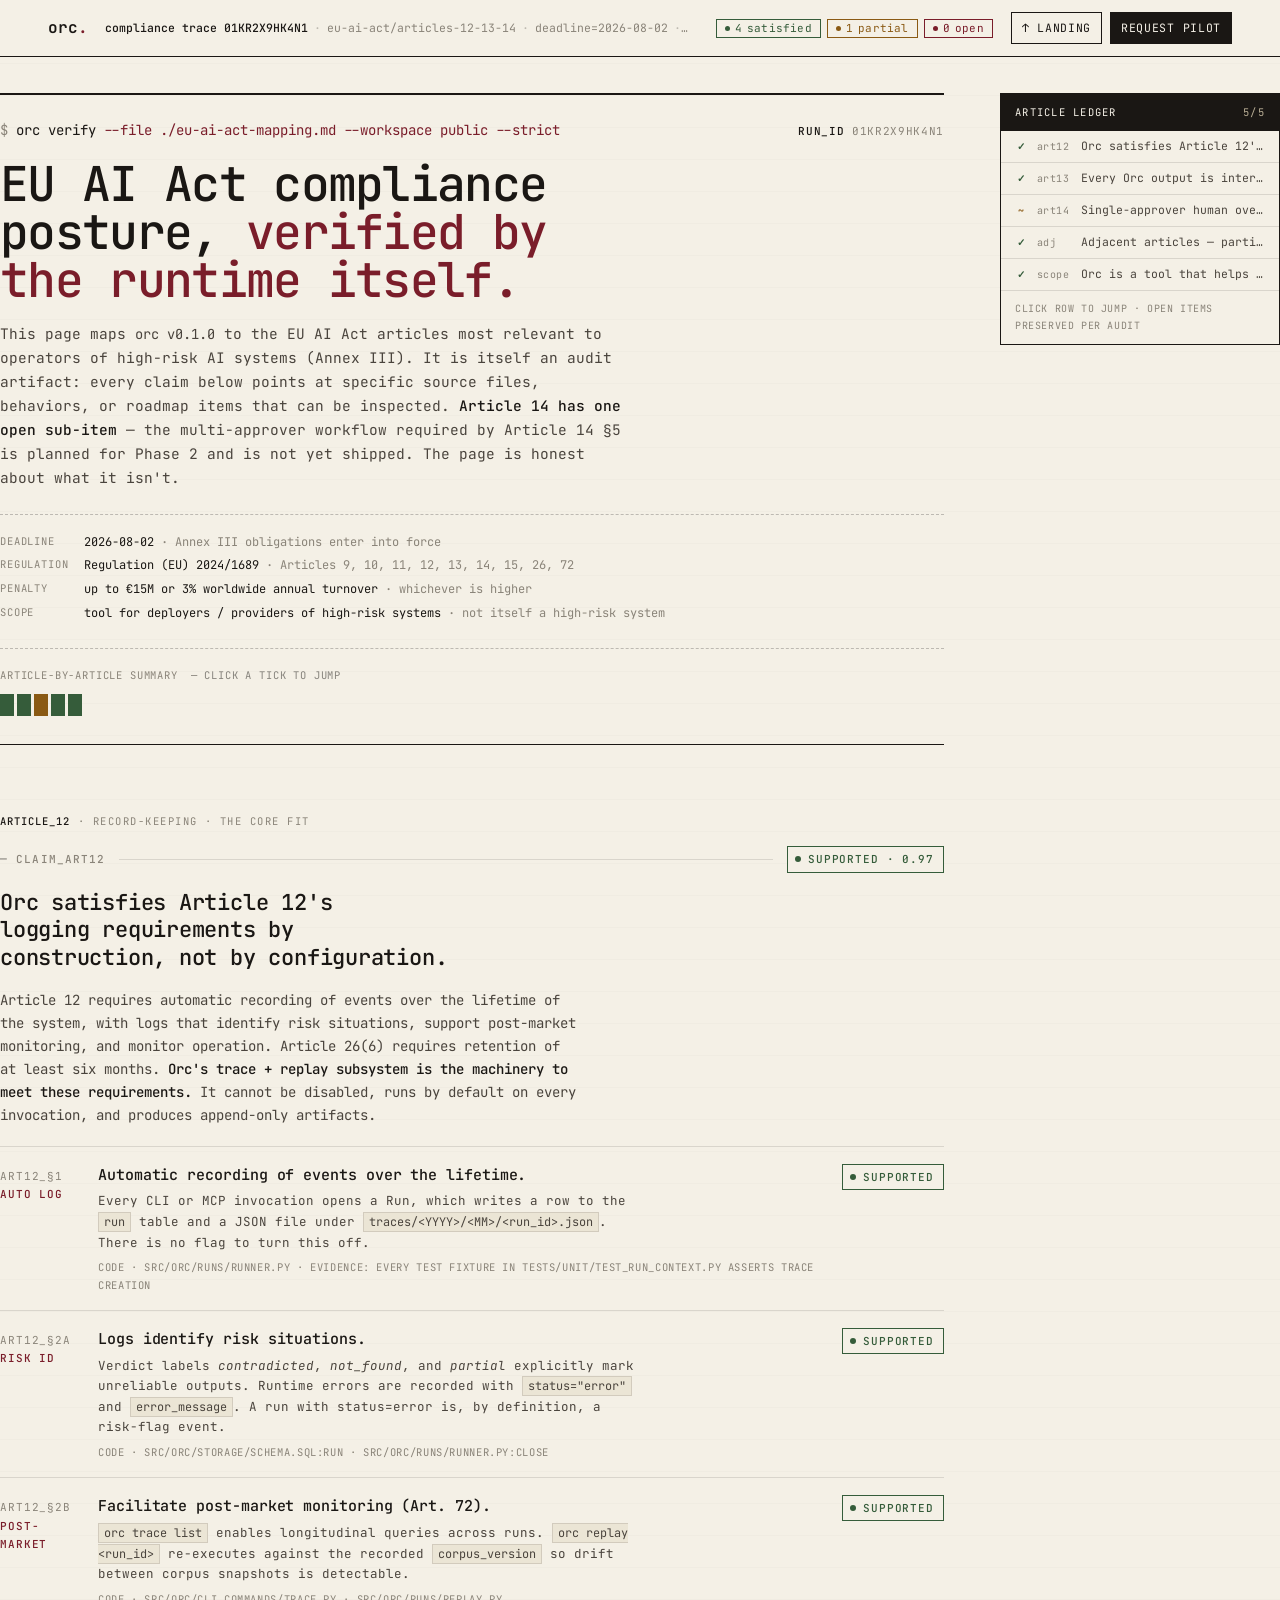
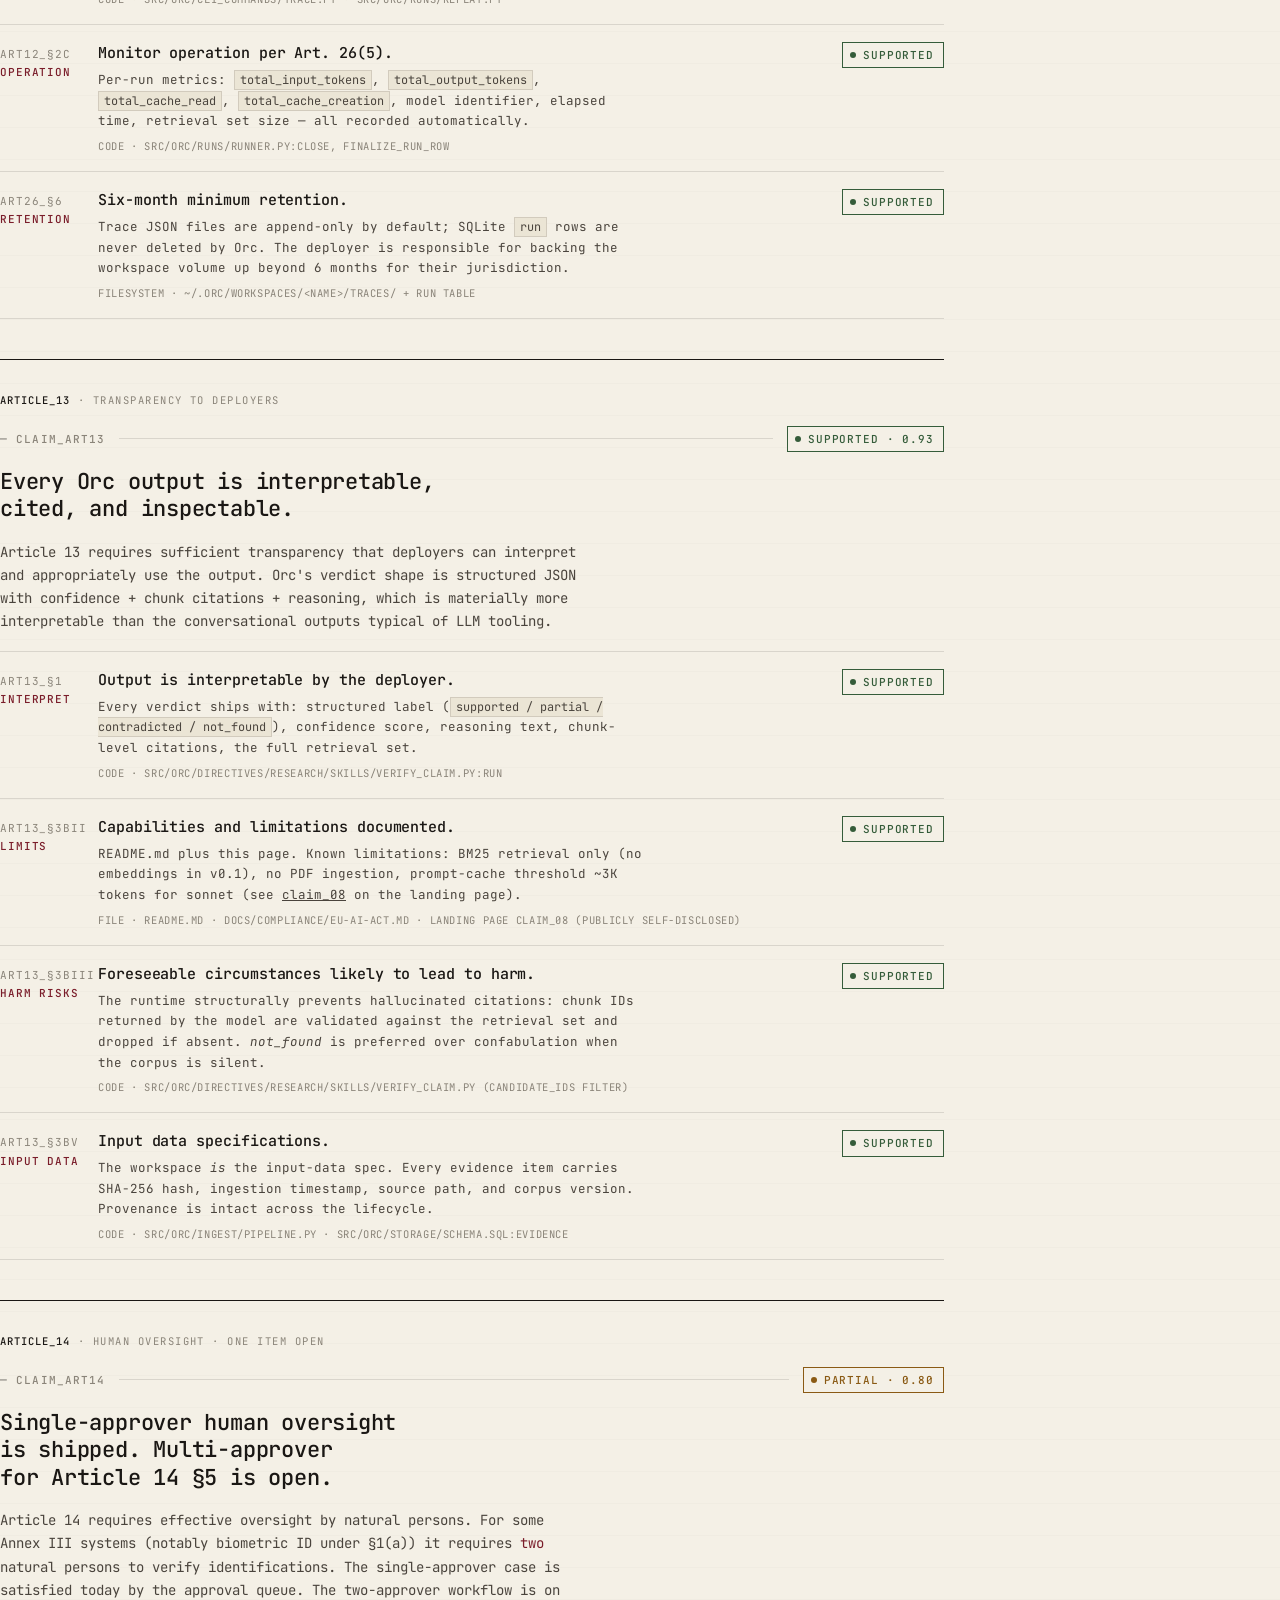
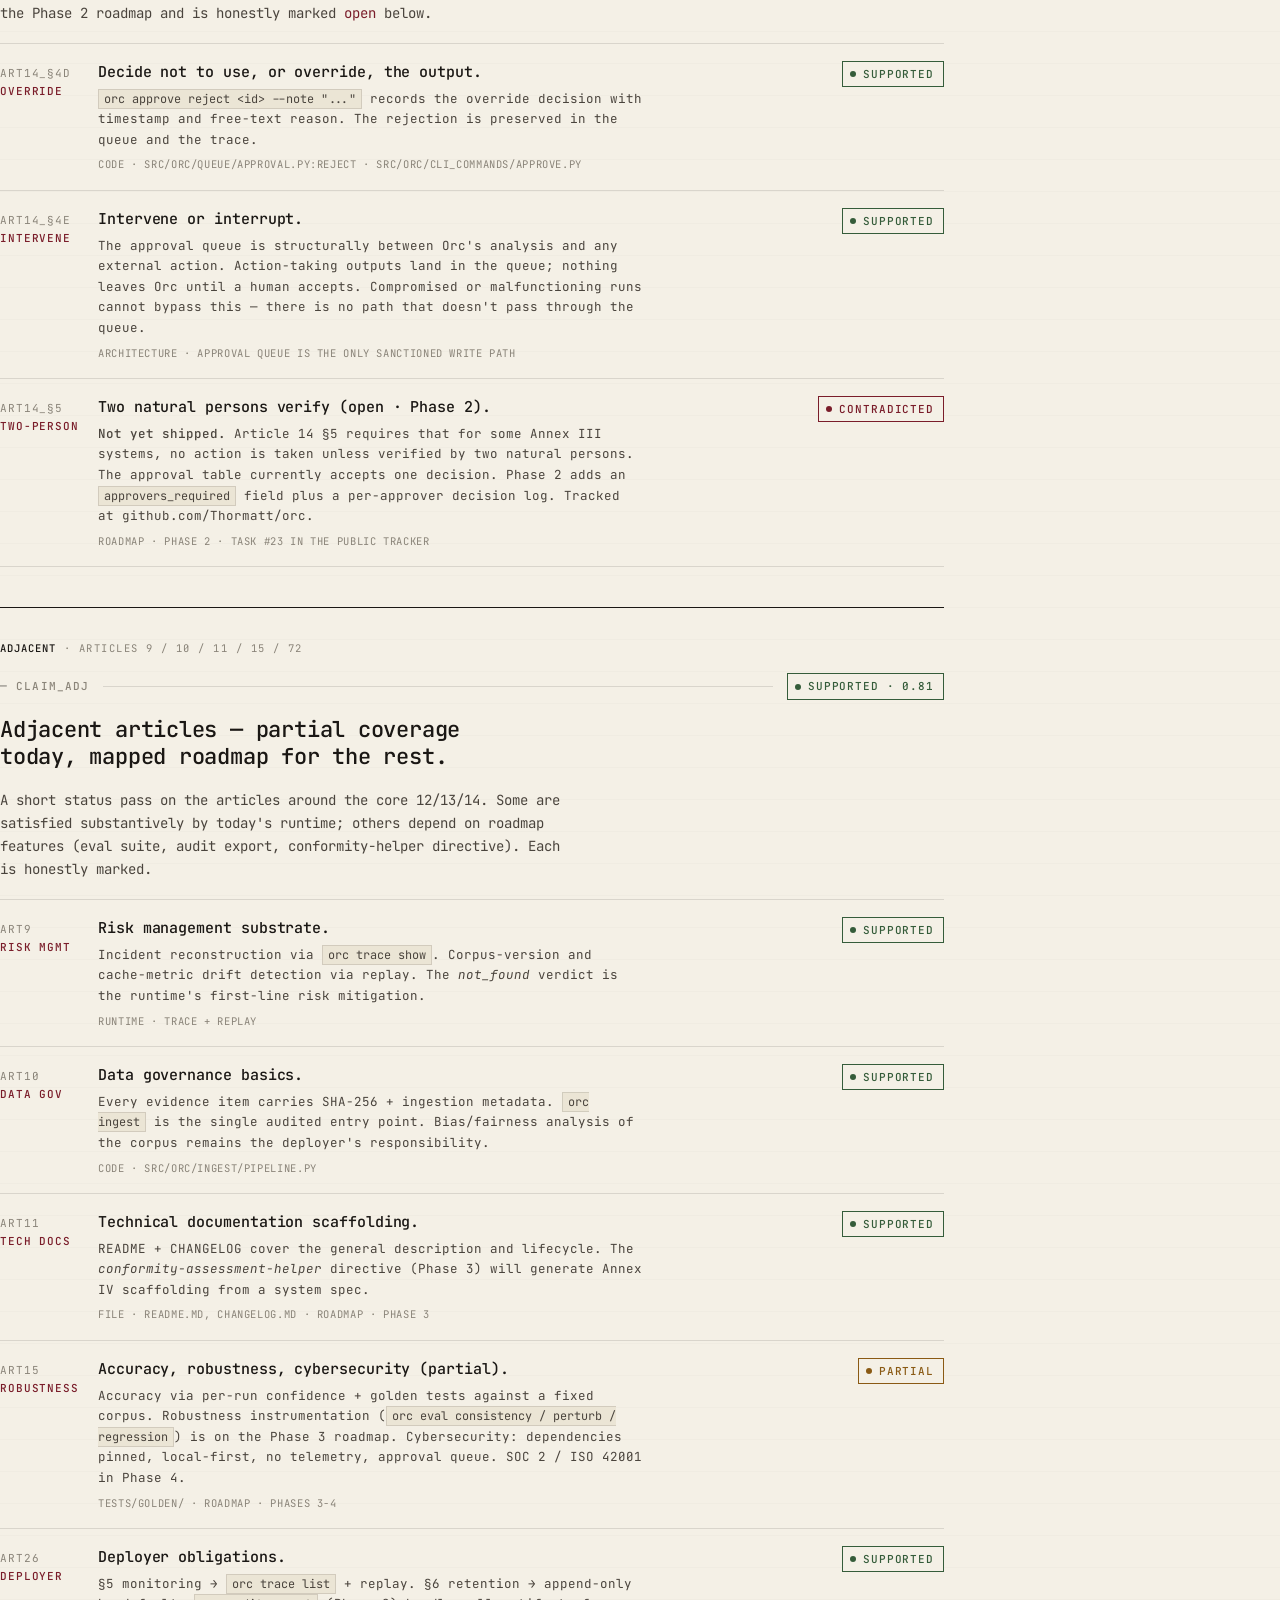
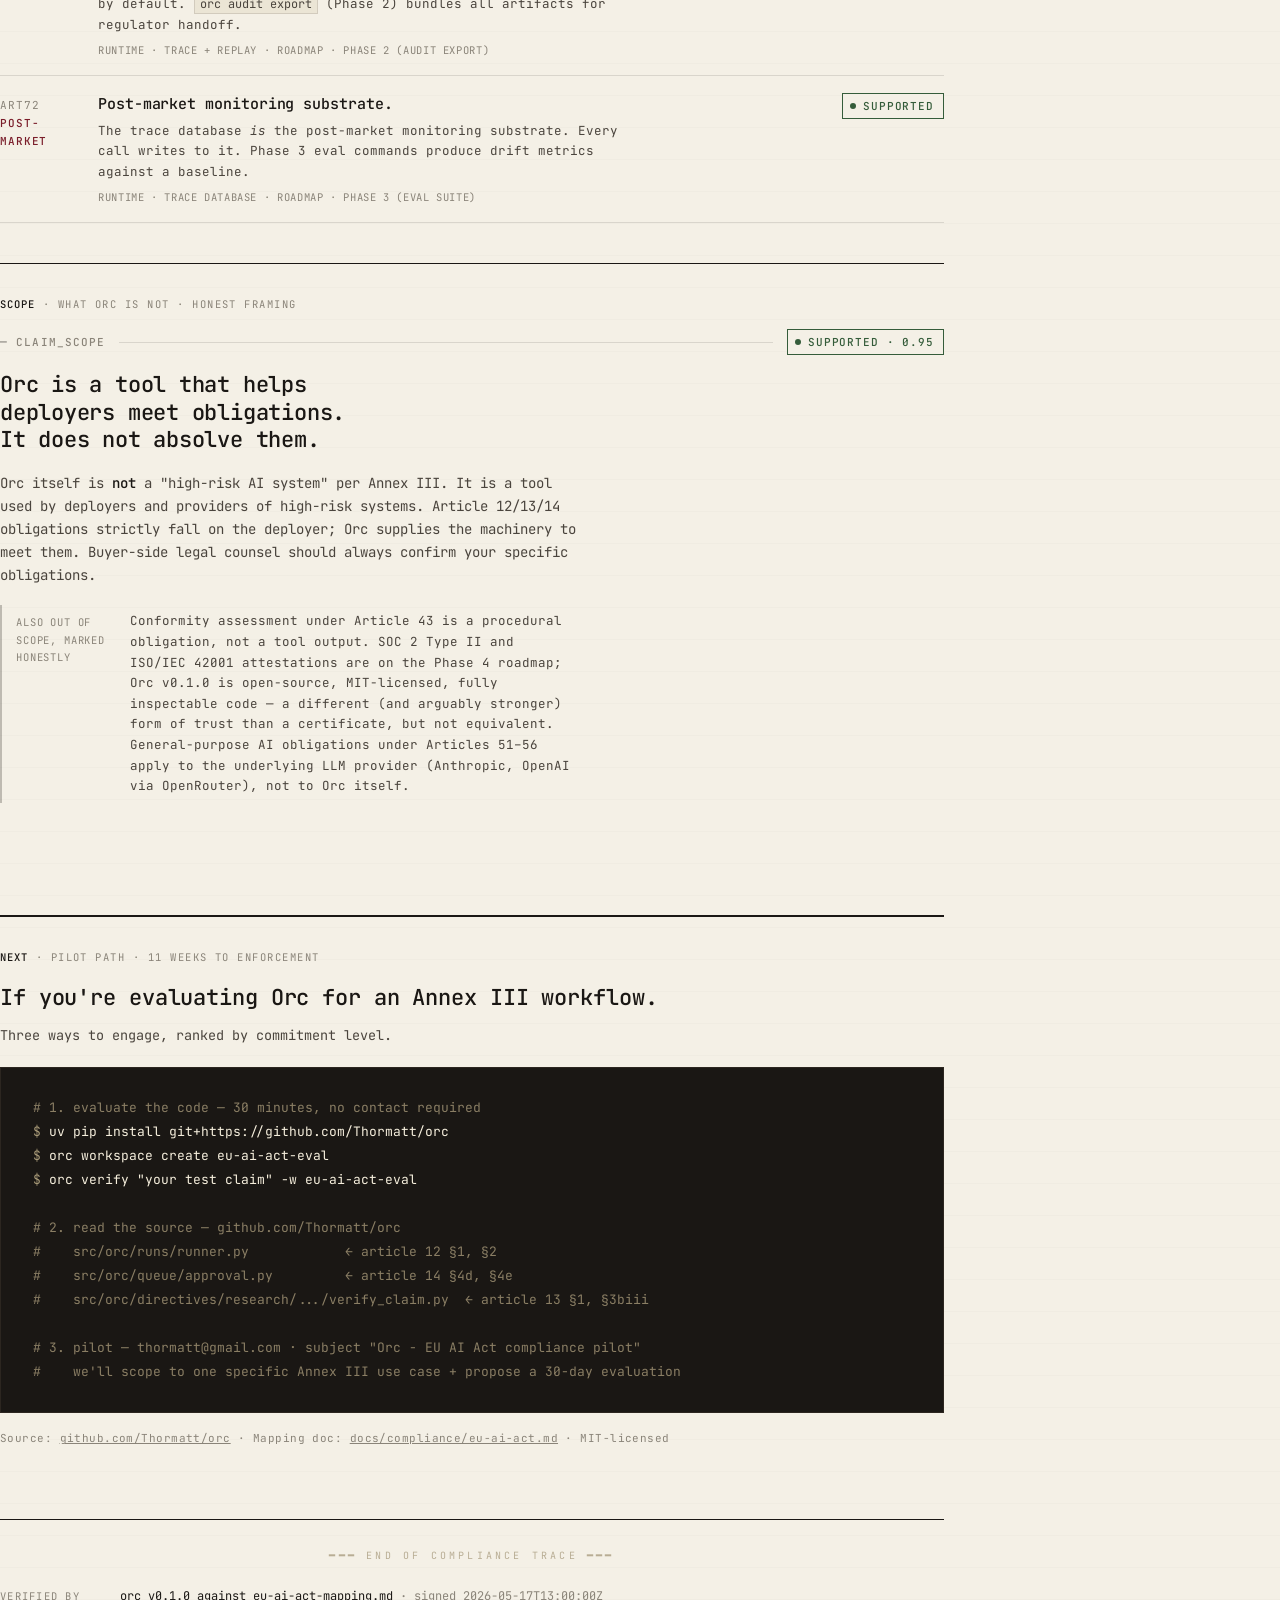
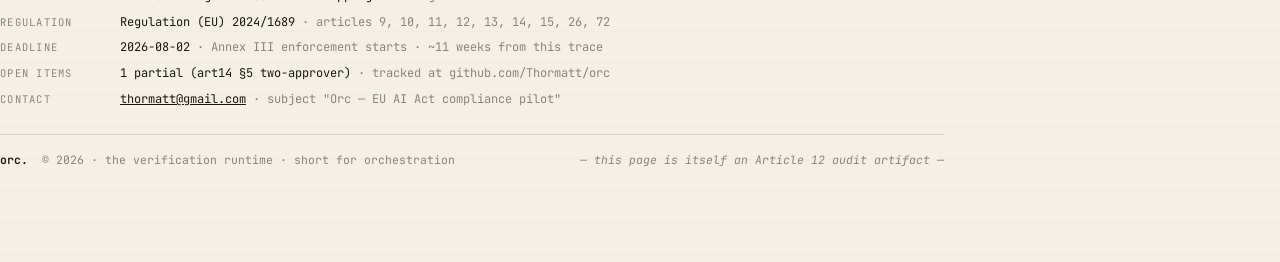
==== site/compliance/index.html @ 77a1ff35 "feat(compliance): EU AI Act mapping doc + /compliance route on site Phase 1 of the EU AI Act positio" ====
<!doctype html>
<html lang="en">
<head>
<meta charset="utf-8">
<meta name="viewport" content="width=device-width,initial-scale=1">
<title>orc — compliance trace · EU AI Act · Articles 12/13/14</title>
<meta name="description" content="Article-by-article mapping of orc v0.1.0 to the EU AI Act. Compliance posture, evidence chain, deadline 2 August 2026.">
<link rel="preconnect" href="https://fonts.googleapis.com">
<link rel="preconnect" href="https://fonts.gstatic.com" crossorigin>
<link href="https://fonts.googleapis.com/css2?family=JetBrains+Mono:wght@400;500;600&display=swap" rel="stylesheet">
<link rel="stylesheet" href="../trace.css">
</head>
<body>

<header class="topbar">
  <div class="wrap topbar-inner">
    <a class="tb-mark" href="/">orc</a>
    <div class="tb-meta">
      <b>compliance trace 01KR2X9HK4N1</b><span class="sep">·</span>eu-ai-act/articles-12-13-14<span class="sep">·</span>deadline=2026-08-02<span class="sep">·</span>workspace=public
    </div>
    <div class="tb-counters" id="tb-counters">
      <span class="tb-count ok"><span id="cnt-ok">0</span> satisfied</span>
      <span class="tb-count warn"><span id="cnt-warn">0</span> partial</span>
      <span class="tb-count bad"><span id="cnt-bad">0</span> open</span>
    </div>
    <div class="tb-actions">
      <a class="tb-btn" href="/">↑ landing</a>
      <a class="tb-btn primary" href="mailto:thormatt@gmail.com?subject=Orc%20-%20EU%20AI%20Act%20compliance%20pilot">request pilot</a>
    </div>
  </div>
</header>

<div class="wrap grid">
<main class="main">

<section class="thead">
  <div class="cmd-line">
    <span class="prompt">$</span>
    <span class="cmd">orc verify</span>
    <span class="arg">--file ./eu-ai-act-mapping.md</span>
    <span class="arg">--workspace public</span>
    <span class="arg">--strict</span>
    <span class="rid"><b>run_id</b> 01KR2X9HK4N1</span>
  </div>
  <h1>EU AI Act compliance posture, <span class="em">verified by the runtime itself.</span></h1>
  <p class="lede">
    This page maps <code>orc v0.1.0</code> to the EU AI Act articles most relevant to operators of
    high-risk AI systems (Annex III). It is itself an audit artifact: every claim below points at
    specific source files, behaviors, or roadmap items that can be inspected. <strong>Article 14
    has one open sub-item</strong> — the multi-approver workflow required by Article 14 §5 is planned
    for Phase 2 and is not yet shipped. The page is honest about what it isn't.
  </p>

  <dl class="thead-meta">
    <dt>deadline</dt>    <dd>2026-08-02 <span class="dim">· Annex III obligations enter into force</span></dd>
    <dt>regulation</dt>  <dd>Regulation (EU) 2024/1689 <span class="dim">· Articles 9, 10, 11, 12, 13, 14, 15, 26, 72</span></dd>
    <dt>penalty</dt>     <dd>up to €15M or 3% worldwide annual turnover <span class="dim">· whichever is higher</span></dd>
    <dt>scope</dt>       <dd>tool for deployers / providers of high-risk systems <span class="dim">· not itself a high-risk system</span></dd>
  </dl>

  <div class="summary">
    <div class="label">article-by-article summary <span style="color:var(--rule-3);margin-left:6px">— click a tick to jump</span></div>
    <div class="ticks" id="ticks"></div>
  </div>
</section>

<!-- ═══ Article 12 ═════════════════════════════════════════ -->
<div class="section">
<div class="section-title"><b>article_12</b> · record-keeping · the core fit</div>

<article class="claim" id="claim-art12" data-claim="art12" data-verdict="ok" data-score="0.97">
  <header class="claim-head">
    <span class="claim-id">claim_art12</span>
    <span class="claim-rule"></span>
    <span class="verdict pending"><span class="vt">verifying</span></span>
  </header>
  <h2 class="claim-title">Orc satisfies Article 12's logging requirements by construction, not by configuration.</h2>
  <p class="claim-body">
    Article 12 requires automatic recording of events over the lifetime of the system, with logs
    that identify risk situations, support post-market monitoring, and monitor operation. Article
    26(6) requires retention of at least six months. <strong>Orc's trace + replay subsystem is the
    machinery to meet these requirements.</strong> It cannot be disabled, runs by default on every
    invocation, and produces append-only artifacts.
  </p>

  <div class="subclaim-list">
    <div class="subclaim" data-sub="ok">
      <div class="sid">art12_§1<br><b>auto log</b></div>
      <div class="sbody">
        <div class="stitle">Automatic recording of events over the lifetime.</div>
        <div class="sdesc">Every CLI or MCP invocation opens a Run, which writes a row to the <code>run</code> table and a JSON file under <code>traces/&lt;YYYY&gt;/&lt;MM&gt;/&lt;run_id&gt;.json</code>. There is no flag to turn this off.</div>
        <div class="scite">code · src/orc/runs/runner.py · evidence: every test fixture in tests/unit/test_run_context.py asserts trace creation</div>
      </div>
      <span class="verdict pending"><span class="vt">verifying</span></span>
    </div>

    <div class="subclaim" data-sub="ok">
      <div class="sid">art12_§2a<br><b>risk id</b></div>
      <div class="sbody">
        <div class="stitle">Logs identify risk situations.</div>
        <div class="sdesc">Verdict labels <em>contradicted</em>, <em>not_found</em>, and <em>partial</em> explicitly mark unreliable outputs. Runtime errors are recorded with <code>status="error"</code> and <code>error_message</code>. A run with status=error is, by definition, a risk-flag event.</div>
        <div class="scite">code · src/orc/storage/schema.sql:run · src/orc/runs/runner.py:close</div>
      </div>
      <span class="verdict pending"><span class="vt">verifying</span></span>
    </div>

    <div class="subclaim" data-sub="ok">
      <div class="sid">art12_§2b<br><b>post-market</b></div>
      <div class="sbody">
        <div class="stitle">Facilitate post-market monitoring (Art. 72).</div>
        <div class="sdesc"><code>orc trace list</code> enables longitudinal queries across runs. <code>orc replay &lt;run_id&gt;</code> re-executes against the recorded <code>corpus_version</code> so drift between corpus snapshots is detectable.</div>
        <div class="scite">code · src/orc/cli_commands/trace.py · src/orc/runs/replay.py</div>
      </div>
      <span class="verdict pending"><span class="vt">verifying</span></span>
    </div>

    <div class="subclaim" data-sub="ok">
      <div class="sid">art12_§2c<br><b>operation</b></div>
      <div class="sbody">
        <div class="stitle">Monitor operation per Art. 26(5).</div>
        <div class="sdesc">Per-run metrics: <code>total_input_tokens</code>, <code>total_output_tokens</code>, <code>total_cache_read</code>, <code>total_cache_creation</code>, model identifier, elapsed time, retrieval set size — all recorded automatically.</div>
        <div class="scite">code · src/orc/runs/runner.py:close, finalize_run_row</div>
      </div>
      <span class="verdict pending"><span class="vt">verifying</span></span>
    </div>

    <div class="subclaim" data-sub="ok">
      <div class="sid">art26_§6<br><b>retention</b></div>
      <div class="sbody">
        <div class="stitle">Six-month minimum retention.</div>
        <div class="sdesc">Trace JSON files are append-only by default; SQLite <code>run</code> rows are never deleted by Orc. The deployer is responsible for backing the workspace volume up beyond 6 months for their jurisdiction.</div>
        <div class="scite">filesystem · ~/.orc/workspaces/&lt;name&gt;/traces/ + run table</div>
      </div>
      <span class="verdict pending"><span class="vt">verifying</span></span>
    </div>
  </div>
</article>
</div>

<!-- ═══ Article 13 ═════════════════════════════════════════ -->
<div class="section">
<div class="section-title"><b>article_13</b> · transparency to deployers</div>

<article class="claim" id="claim-art13" data-claim="art13" data-verdict="ok" data-score="0.93">
  <header class="claim-head">
    <span class="claim-id">claim_art13</span>
    <span class="claim-rule"></span>
    <span class="verdict pending"><span class="vt">verifying</span></span>
  </header>
  <h2 class="claim-title">Every Orc output is interpretable, cited, and inspectable.</h2>
  <p class="claim-body">
    Article 13 requires sufficient transparency that deployers can interpret and appropriately use
    the output. Orc's verdict shape is structured JSON with confidence + chunk citations + reasoning,
    which is materially more interpretable than the conversational outputs typical of LLM tooling.
  </p>

  <div class="subclaim-list">
    <div class="subclaim" data-sub="ok">
      <div class="sid">art13_§1<br><b>interpret</b></div>
      <div class="sbody">
        <div class="stitle">Output is interpretable by the deployer.</div>
        <div class="sdesc">Every verdict ships with: structured label (<code>supported / partial / contradicted / not_found</code>), confidence score, reasoning text, chunk-level citations, the full retrieval set.</div>
        <div class="scite">code · src/orc/directives/research/skills/verify_claim.py:run</div>
      </div>
      <span class="verdict pending"><span class="vt">verifying</span></span>
    </div>

    <div class="subclaim" data-sub="ok">
      <div class="sid">art13_§3bii<br><b>limits</b></div>
      <div class="sbody">
        <div class="stitle">Capabilities and limitations documented.</div>
        <div class="sdesc">README.md plus this page. Known limitations: BM25 retrieval only (no embeddings in v0.1), no PDF ingestion, prompt-cache threshold ~3K tokens for sonnet (see <a href="/#claim-08">claim_08</a> on the landing page).</div>
        <div class="scite">file · README.md · docs/compliance/eu-ai-act.md · landing page claim_08 (publicly self-disclosed)</div>
      </div>
      <span class="verdict pending"><span class="vt">verifying</span></span>
    </div>

    <div class="subclaim" data-sub="ok">
      <div class="sid">art13_§3biii<br><b>harm risks</b></div>
      <div class="sbody">
        <div class="stitle">Foreseeable circumstances likely to lead to harm.</div>
        <div class="sdesc">The runtime structurally prevents hallucinated citations: chunk IDs returned by the model are validated against the retrieval set and dropped if absent. <em>not_found</em> is preferred over confabulation when the corpus is silent.</div>
        <div class="scite">code · src/orc/directives/research/skills/verify_claim.py (candidate_ids filter)</div>
      </div>
      <span class="verdict pending"><span class="vt">verifying</span></span>
    </div>

    <div class="subclaim" data-sub="ok">
      <div class="sid">art13_§3bv<br><b>input data</b></div>
      <div class="sbody">
        <div class="stitle">Input data specifications.</div>
        <div class="sdesc">The workspace <em>is</em> the input-data spec. Every evidence item carries SHA-256 hash, ingestion timestamp, source path, and corpus version. Provenance is intact across the lifecycle.</div>
        <div class="scite">code · src/orc/ingest/pipeline.py · src/orc/storage/schema.sql:evidence</div>
      </div>
      <span class="verdict pending"><span class="vt">verifying</span></span>
    </div>
  </div>
</article>
</div>

<!-- ═══ Article 14 ═════════════════════════════════════════ -->
<div class="section">
<div class="section-title"><b>article_14</b> · human oversight · one item open</div>

<article class="claim" id="claim-art14" data-claim="art14" data-verdict="warn" data-score="0.80">
  <header class="claim-head">
    <span class="claim-id">claim_art14</span>
    <span class="claim-rule"></span>
    <span class="verdict pending"><span class="vt">verifying</span></span>
  </header>
  <h2 class="claim-title">Single-approver human oversight is shipped. Multi-approver for Article 14 §5 is open.</h2>
  <p class="claim-body">
    Article 14 requires effective oversight by natural persons. For some Annex III systems (notably
    biometric ID under §1(a)) it requires <em>two</em> natural persons to verify identifications.
    The single-approver case is satisfied today by the approval queue. The two-approver workflow is
    on the Phase 2 roadmap and is honestly marked <em>open</em> below.
  </p>

  <div class="subclaim-list">
    <div class="subclaim" data-sub="ok">
      <div class="sid">art14_§4d<br><b>override</b></div>
      <div class="sbody">
        <div class="stitle">Decide not to use, or override, the output.</div>
        <div class="sdesc"><code>orc approve reject &lt;id&gt; --note "..."</code> records the override decision with timestamp and free-text reason. The rejection is preserved in the queue and the trace.</div>
        <div class="scite">code · src/orc/queue/approval.py:reject · src/orc/cli_commands/approve.py</div>
      </div>
      <span class="verdict pending"><span class="vt">verifying</span></span>
    </div>

    <div class="subclaim" data-sub="ok">
      <div class="sid">art14_§4e<br><b>intervene</b></div>
      <div class="sbody">
        <div class="stitle">Intervene or interrupt.</div>
        <div class="sdesc">The approval queue is structurally between Orc's analysis and any external action. Action-taking outputs land in the queue; nothing leaves Orc until a human accepts. Compromised or malfunctioning runs cannot bypass this — there is no path that doesn't pass through the queue.</div>
        <div class="scite">architecture · approval queue is the only sanctioned write path</div>
      </div>
      <span class="verdict pending"><span class="vt">verifying</span></span>
    </div>

    <div class="subclaim" data-sub="bad">
      <div class="sid">art14_§5<br><b>two-person</b></div>
      <div class="sbody">
        <div class="stitle">Two natural persons verify (open · Phase 2).</div>
        <div class="sdesc"><strong>Not yet shipped.</strong> Article 14 §5 requires that for some Annex III systems, no action is taken unless verified by two natural persons. The approval table currently accepts one decision. Phase 2 adds an <code>approvers_required</code> field plus a per-approver decision log. Tracked at github.com/Thormatt/orc.</div>
        <div class="scite">roadmap · Phase 2 · task #23 in the public tracker</div>
      </div>
      <span class="verdict pending"><span class="vt">verifying</span></span>
    </div>
  </div>
</article>
</div>

<!-- ═══ Articles 9, 10, 11, 15, 72 — adjacent ═══════════════ -->
<div class="section">
<div class="section-title"><b>adjacent</b> · articles 9 / 10 / 11 / 15 / 72</div>

<article class="claim" id="claim-adj" data-claim="adj" data-verdict="ok" data-score="0.81">
  <header class="claim-head">
    <span class="claim-id">claim_adj</span>
    <span class="claim-rule"></span>
    <span class="verdict pending"><span class="vt">verifying</span></span>
  </header>
  <h2 class="claim-title">Adjacent articles — partial coverage today, mapped roadmap for the rest.</h2>
  <p class="claim-body">
    A short status pass on the articles around the core 12/13/14. Some are satisfied substantively by
    today's runtime; others depend on roadmap features (eval suite, audit export, conformity-helper
    directive). Each is honestly marked.
  </p>

  <div class="subclaim-list">

    <div class="subclaim" data-sub="ok">
      <div class="sid">art9<br><b>risk mgmt</b></div>
      <div class="sbody">
        <div class="stitle">Risk management substrate.</div>
        <div class="sdesc">Incident reconstruction via <code>orc trace show</code>. Corpus-version and cache-metric drift detection via replay. The <em>not_found</em> verdict is the runtime's first-line risk mitigation.</div>
        <div class="scite">runtime · trace + replay</div>
      </div>
      <span class="verdict pending"><span class="vt">verifying</span></span>
    </div>

    <div class="subclaim" data-sub="ok">
      <div class="sid">art10<br><b>data gov</b></div>
      <div class="sbody">
        <div class="stitle">Data governance basics.</div>
        <div class="sdesc">Every evidence item carries SHA-256 + ingestion metadata. <code>orc ingest</code> is the single audited entry point. Bias/fairness analysis of the corpus remains the deployer's responsibility.</div>
        <div class="scite">code · src/orc/ingest/pipeline.py</div>
      </div>
      <span class="verdict pending"><span class="vt">verifying</span></span>
    </div>

    <div class="subclaim" data-sub="ok">
      <div class="sid">art11<br><b>tech docs</b></div>
      <div class="sbody">
        <div class="stitle">Technical documentation scaffolding.</div>
        <div class="sdesc">README + CHANGELOG cover the general description and lifecycle. The <em>conformity-assessment-helper</em> directive (Phase 3) will generate Annex IV scaffolding from a system spec.</div>
        <div class="scite">file · README.md, CHANGELOG.md · roadmap · Phase 3</div>
      </div>
      <span class="verdict pending"><span class="vt">verifying</span></span>
    </div>

    <div class="subclaim" data-sub="warn">
      <div class="sid">art15<br><b>robustness</b></div>
      <div class="sbody">
        <div class="stitle">Accuracy, robustness, cybersecurity (partial).</div>
        <div class="sdesc">Accuracy via per-run confidence + golden tests against a fixed corpus. Robustness instrumentation (<code>orc eval consistency / perturb / regression</code>) is on the Phase 3 roadmap. Cybersecurity: dependencies pinned, local-first, no telemetry, approval queue. SOC 2 / ISO 42001 in Phase 4.</div>
        <div class="scite">tests/golden/ · roadmap · Phases 3-4</div>
      </div>
      <span class="verdict pending"><span class="vt">verifying</span></span>
    </div>

    <div class="subclaim" data-sub="ok">
      <div class="sid">art26<br><b>deployer</b></div>
      <div class="sbody">
        <div class="stitle">Deployer obligations.</div>
        <div class="sdesc">§5 monitoring → <code>orc trace list</code> + replay. §6 retention → append-only by default. <code>orc audit export</code> (Phase 2) bundles all artifacts for regulator handoff.</div>
        <div class="scite">runtime · trace + replay · roadmap · Phase 2 (audit export)</div>
      </div>
      <span class="verdict pending"><span class="vt">verifying</span></span>
    </div>

    <div class="subclaim" data-sub="ok">
      <div class="sid">art72<br><b>post-market</b></div>
      <div class="sbody">
        <div class="stitle">Post-market monitoring substrate.</div>
        <div class="sdesc">The trace database <em>is</em> the post-market monitoring substrate. Every call writes to it. Phase 3 eval commands produce drift metrics against a baseline.</div>
        <div class="scite">runtime · trace database · roadmap · Phase 3 (eval suite)</div>
      </div>
      <span class="verdict pending"><span class="vt">verifying</span></span>
    </div>

  </div>
</article>
</div>

<!-- ═══ what orc isn't ═══════════════════════════════════ -->
<div class="section">
<div class="section-title"><b>scope</b> · what orc is not · honest framing</div>

<article class="claim" id="claim-scope" data-claim="scope" data-verdict="ok" data-score="0.95">
  <header class="claim-head">
    <span class="claim-id">claim_scope</span>
    <span class="claim-rule"></span>
    <span class="verdict pending"><span class="vt">verifying</span></span>
  </header>
  <h2 class="claim-title">Orc is a tool that helps deployers meet obligations. It does not absolve them.</h2>
  <p class="claim-body">
    Orc itself is <strong>not</strong> a "high-risk AI system" per Annex III. It is a tool used by
    deployers and providers of high-risk systems. Article 12/13/14 obligations strictly fall on the
    deployer; Orc supplies the machinery to meet them. Buyer-side legal counsel should always confirm
    your specific obligations.
  </p>

  <div class="reasoning">
    <span class="k">also out of scope, marked honestly</span>
    <span class="v">Conformity assessment under Article 43 is a procedural obligation, not a tool output. SOC 2 Type II and ISO/IEC 42001 attestations are on the Phase 4 roadmap; Orc v0.1.0 is open-source, MIT-licensed, fully inspectable code — a different (and arguably stronger) form of trust than a certificate, but not equivalent. General-purpose AI obligations under Articles 51–56 apply to the underlying LLM provider (Anthropic, OpenAI via OpenRouter), not to Orc itself.</span>
  </div>
</article>
</div>

<!-- ═══ next ═══════════════════════════════════════════════ -->
<section class="install-block" id="next">
  <div class="section-title"><b>next</b> · pilot path · 11 weeks to enforcement</div>

  <h2 class="install-title">If you're evaluating Orc for an Annex III workflow.</h2>
  <p class="install-lede">
    Three ways to engage, ranked by commitment level.
  </p>

  <div class="term install-term"><span class="cmt"># 1. evaluate the code — 30 minutes, no contact required</span>
<span class="pr">$</span> <span class="cmd">uv pip install git+https://github.com/Thormatt/orc</span>
<span class="pr">$</span> <span class="cmd">orc workspace create eu-ai-act-eval</span>
<span class="pr">$</span> <span class="cmd">orc verify "your test claim" -w eu-ai-act-eval</span>

<span class="cmt"># 2. read the source — github.com/Thormatt/orc</span>
<span class="cmt">#    src/orc/runs/runner.py            ← article 12 §1, §2</span>
<span class="cmt">#    src/orc/queue/approval.py         ← article 14 §4d, §4e</span>
<span class="cmt">#    src/orc/directives/research/.../verify_claim.py  ← article 13 §1, §3biii</span>

<span class="cmt"># 3. pilot — thormatt@gmail.com · subject "Orc - EU AI Act compliance pilot"</span>
<span class="cmt">#    we'll scope to one specific Annex III use case + propose a 30-day evaluation</span></div>

  <p class="install-meta">Source: <a href="https://github.com/Thormatt/orc">github.com/Thormatt/orc</a> · Mapping doc: <a href="https://github.com/Thormatt/orc/blob/main/docs/compliance/eu-ai-act.md">docs/compliance/eu-ai-act.md</a> · MIT-licensed</p>
</section>

<!-- ═══ trace footer ═══════════════════════════════════════ -->
<footer class="tfoot">
  <div class="tfoot-rule">━━━ end of compliance trace ━━━</div>
  <dl class="tfoot-grid">
    <dt>verified by</dt> <dd>orc v0.1.0 against eu-ai-act-mapping.md <span class="dim">· signed 2026-05-17T13:00:00Z</span></dd>
    <dt>regulation</dt>  <dd>Regulation (EU) 2024/1689 <span class="dim">· articles 9, 10, 11, 12, 13, 14, 15, 26, 72</span></dd>
    <dt>deadline</dt>    <dd>2026-08-02 <span class="dim">· Annex III enforcement starts · ~11 weeks from this trace</span></dd>
    <dt>open items</dt>  <dd>1 partial (art14 §5 two-approver) <span class="dim">· tracked at github.com/Thormatt/orc</span></dd>
    <dt>contact</dt>     <dd><a href="mailto:thormatt@gmail.com?subject=Orc%20-%20EU%20AI%20Act%20compliance%20pilot">thormatt@gmail.com</a> <span class="dim">· subject "Orc — EU AI Act compliance pilot"</span></dd>
  </dl>
  <div class="tfoot-mark">
    <span><b>orc.</b> &nbsp;&copy; 2026 · the verification runtime · short for orchestration</span>
    <span class="tfoot-meta">— this page is itself an Article 12 audit artifact —</span>
  </div>
</footer>

<script src="../trace.js"></script>
</main>

<aside class="ledger-wrap">
  <div class="ledger" id="ledger">
    <div class="ledger-head">
      <span>article ledger</span>
      <span class="progress"><span id="led-progress">0</span>/<span id="led-total">0</span></span>
    </div>
    <ul id="ledger-list"></ul>
    <div class="ledger-foot">click row to jump · open items preserved per audit</div>
  </div>
</aside>

</div>

</body>
</html>
---- site/trace.css ----
/* ━━━ orc trace · landing-as-audit ━━━━━━━━━━━━━━━━━━━━━━━━━━ */
:root {
  --paper:    #f4f0e6;
  --paper-2:  #ebe5d5;
  --paper-3:  #ddd5bf;
  --ink:      #1a1714;
  --ink-2:    #4a443d;
  --ink-3:    #8a8479;
  --ink-4:    #b8ad94;
  --rule:     rgba(26,23,20,0.12);
  --rule-2:   rgba(26,23,20,0.25);
  --rule-3:   rgba(26,23,20,0.5);

  --accent:        #7a1d2a;
  --supported:     #355c3a;
  --partial:       #8a5a14;
  --contradicted:  #7a1d2a;
  --notfound:      #5a544d;
  --verifying:     #8a8479;

  --mono: "JetBrains Mono", ui-monospace, SFMono-Regular, Menlo, monospace;

  --col: 1320px;
  --pad: 48px;
  --main: 820px;
  --led:  280px;
  --gap:  56px;
}

* { box-sizing: border-box; }
html { background: var(--paper); }
body {
  margin: 0;
  background:
    repeating-linear-gradient(
      to bottom,
      transparent 0 31px,
      rgba(26,23,20,0.018) 31px 32px
    ),
    var(--paper);
  color: var(--ink);
  font-family: var(--mono);
  font-size: 13.5px;
  line-height: 1.65;
  font-feature-settings: "ss01","ss02","cv11","zero";
  -webkit-font-smoothing: antialiased;
}
::selection { background: var(--ink); color: var(--paper); }
a { color: inherit; }

.wrap { max-width: var(--col); margin: 0 auto; padding: 0 var(--pad); }

/* ─── topbar ───────────────────────────────────────────── */
.topbar {
  position: sticky; top: 0; z-index: 60;
  background: rgba(244,240,230,0.95);
  border-bottom: 1px solid var(--ink);
  backdrop-filter: blur(6px) saturate(140%);
}
.topbar-inner {
  display: flex; align-items: center; gap: 18px;
  height: 56px;
}
.tb-mark {
  font-weight: 600;
  font-size: 16px;
  letter-spacing: -0.01em;
  color: var(--ink);
  text-decoration: none;
  flex-shrink: 0;
}
.tb-mark::after { content: "."; color: var(--accent); }
.tb-meta {
  flex: 1;
  font-size: 11.5px;
  color: var(--ink-3);
  white-space: nowrap;
  overflow: hidden;
  text-overflow: ellipsis;
}
.tb-meta b { color: var(--ink); font-weight: 500; }
.tb-meta .sep { color: var(--rule-2); margin: 0 6px; }
.tb-counters {
  display: flex; gap: 6px; align-items: center;
  flex-shrink: 0;
}
.tb-count {
  display: inline-flex; align-items: center; gap: 5px;
  padding: 3px 8px;
  border: 1px solid currentColor;
  font-size: 11px;
  letter-spacing: 0.02em;
  line-height: 1;
}
.tb-count::before {
  content: ""; width: 5px; height: 5px; background: currentColor; border-radius: 50%;
}
.tb-count.ok  { color: var(--supported); }
.tb-count.warn{ color: var(--partial); }
.tb-count.bad { color: var(--contradicted); }
.tb-count.nf  { color: var(--notfound); display: none; }
.tb-actions { display: flex; gap: 8px; align-items: center; flex-shrink: 0; }
.tb-btn {
  display: inline-flex; align-items: center; gap: 6px;
  padding: 6px 10px;
  border: 1px solid var(--ink);
  text-decoration: none;
  color: var(--ink);
  background: transparent;
  font: inherit;
  font-size: 11.5px;
  cursor: pointer;
  text-transform: uppercase;
  letter-spacing: 0.06em;
}
.tb-btn:hover { background: var(--ink); color: var(--paper); }
.tb-btn.primary { background: var(--ink); color: var(--paper); }
.tb-btn.primary:hover { background: var(--accent); border-color: var(--accent); }

/* ─── layout grid ──────────────────────────────────────── */
.grid {
  display: grid;
  grid-template-columns: minmax(0, 1fr) var(--led);
  gap: var(--gap);
  padding: 36px 0 80px;
  align-items: start;
}
.main { min-width: 0; }
.ledger-wrap {
  position: sticky; top: 76px;
  align-self: start;
  height: fit-content;
  max-height: calc(100vh - 96px);
  overflow-y: auto;
  scrollbar-width: thin;
  scrollbar-color: var(--rule-2) transparent;
}

/* ─── trace header ─────────────────────────────────────── */
.thead {
  border-top: 2px solid var(--ink);
  border-bottom: 1px solid var(--ink);
  padding: 24px 0 28px;
  margin-bottom: 36px;
}
.thead .cmd-line {
  font-size: 14px;
  color: var(--ink);
  display: flex; flex-wrap: wrap; align-items: baseline; gap: 8px;
  margin-bottom: 14px;
}
.thead .cmd-line .prompt { color: var(--ink-3); }
.thead .cmd-line .cmd { color: var(--ink); }
.thead .cmd-line .arg { color: var(--accent); }
.thead .cmd-line .rid {
  margin-left: auto;
  font-size: 11px;
  color: var(--ink-3);
  text-transform: uppercase;
  letter-spacing: 0.06em;
}
.thead .cmd-line .rid b { color: var(--ink); font-weight: 500; }
.thead h1 {
  font-size: 48px;
  font-weight: 500;
  letter-spacing: -0.035em;
  line-height: 1.0;
  margin: 18px 0 18px;
  color: var(--ink);
  font-feature-settings: "ss01","ss02","cv11";
  max-width: 22ch;
  text-wrap: balance;
}
.thead h1 .em { color: var(--accent); }
.thead h1 .strike {
  text-decoration: line-through;
  text-decoration-color: var(--contradicted);
  text-decoration-thickness: 2px;
  color: var(--ink-3);
}
.thead .lede {
  font-size: 14.5px;
  color: var(--ink-2);
  max-width: 70ch;
  margin: 0 0 24px;
}
.thead .lede strong { color: var(--ink); font-weight: 500; }
.thead .lede em { font-style: normal; color: var(--accent); }

.thead-meta {
  display: grid;
  grid-template-columns: max-content 1fr;
  column-gap: 16px;
  row-gap: 4px;
  font-size: 12px;
  padding-top: 18px;
  border-top: 1px dashed var(--rule-2);
}
.thead-meta dt {
  color: var(--ink-3);
  text-transform: uppercase;
  letter-spacing: 0.08em;
  font-size: 10.5px;
}
.thead-meta dd { margin: 0; color: var(--ink); }
.thead-meta dd .dim { color: var(--ink-3); }

/* summary tick row */
.summary {
  margin-top: 24px;
  padding-top: 18px;
  border-top: 1px dashed var(--rule-2);
}
.summary .label {
  font-size: 10.5px;
  text-transform: uppercase;
  letter-spacing: 0.08em;
  color: var(--ink-3);
  margin-bottom: 10px;
}
.ticks {
  display: flex; gap: 3px; flex-wrap: wrap;
}
.tick {
  width: 14px; height: 22px;
  background: var(--paper-2);
  border: 1px solid var(--rule);
  cursor: pointer;
  position: relative;
  transition: transform .12s;
}
.tick:hover { transform: translateY(-2px); border-color: var(--ink); }
.tick.ok   { background: var(--supported); border-color: var(--supported); }
.tick.warn { background: var(--partial); border-color: var(--partial); }
.tick.bad  { background: var(--contradicted); border-color: var(--contradicted); }
.tick.nf   { background: var(--notfound); border-color: var(--notfound); }


/* ─── claim block ──────────────────────────────────────── */
.claim {
  border-top: 1px solid var(--rule);
  padding: 28px 0 28px;
  scroll-margin-top: 76px;
}
.claim:first-of-type { border-top: 0; padding-top: 8px; }
.claim-head {
  display: flex; align-items: center; gap: 14px;
  margin-bottom: 16px;
  flex-wrap: wrap;
}
.claim-id {
  font-size: 11px;
  color: var(--ink-3);
  text-transform: uppercase;
  letter-spacing: 0.1em;
  font-weight: 500;
}
.claim-id::before { content: "─ "; color: var(--rule-3); }
.claim-rule {
  flex: 1;
  height: 0;
  border-top: 1px solid var(--rule);
}
.verdict {
  display: inline-flex; align-items: center; gap: 7px;
  padding: 3px 9px 3px 7px;
  font-size: 11px;
  letter-spacing: 0.08em;
  text-transform: uppercase;
  border: 1px solid currentColor;
  background: var(--paper);
  font-weight: 500;
  white-space: nowrap;
}
.verdict::before {
  content: "";
  display: inline-block;
  width: 6px; height: 6px;
  background: currentColor;
  border-radius: 50%;
}
.verdict.ok   { color: var(--supported); }
.verdict.warn { color: var(--partial); }
.verdict.bad  { color: var(--contradicted); }
.verdict.nf   { color: var(--notfound); }
/* pending pills are hidden until JS resolves them; if JS fails they
   stay invisible rather than showing "verifying" forever. */
.verdict.pending { visibility: hidden; }

.claim-title {
  font-size: 22px;
  font-weight: 500;
  line-height: 1.25;
  margin: 0 0 18px;
  letter-spacing: -0.01em;
  text-wrap: balance;
  max-width: 38ch;
  color: var(--ink);
}
.claim-title em { color: var(--accent); font-style: normal; }
.claim-title.quoted::before { content: "“"; color: var(--ink-3); margin-right: 2px; }
.claim-title.quoted::after  { content: "”"; color: var(--ink-3); margin-left: 2px; }

.claim-body {
  font-size: 14px;
  color: var(--ink-2);
  max-width: 72ch;
  margin: 0 0 18px;
}
.claim-body p { margin: 0 0 10px; }
.claim-body p:last-child { margin-bottom: 0; }
.claim-body strong { color: var(--ink); font-weight: 500; }
.claim-body em { color: var(--accent); font-style: normal; }
.claim-body code { background: var(--paper-2); padding: 1px 5px; border: 1px solid var(--rule); }

/* reasoning + evidence */
.reasoning {
  display: grid;
  grid-template-columns: 100px 1fr;
  gap: 14px;
  font-size: 12.5px;
  color: var(--ink-2);
  border-left: 2px solid var(--rule-2);
  padding: 6px 0 6px 14px;
  margin: 0 0 16px;
  max-width: 72ch;
}
.reasoning .k {
  color: var(--ink-3);
  text-transform: uppercase;
  letter-spacing: 0.08em;
  font-size: 10.5px;
  padding-top: 3px;
}
.reasoning .v { color: var(--ink-2); }
.reasoning .v em { color: var(--accent); font-style: normal; }

.chunks {
  display: flex; flex-direction: column;
  gap: 8px;
  margin: 0 0 0;
}
.chunk {
  background: var(--paper-2);
  border: 1px solid var(--rule);
  border-left: 3px solid var(--supported);
  padding: 10px 14px;
  font-size: 12px;
  color: var(--ink-2);
}
.chunk.warn { border-left-color: var(--partial); }
.chunk.bad { border-left-color: var(--contradicted); }
.chunk-head {
  display: flex; justify-content: space-between; align-items: baseline;
  font-size: 10.5px;
  color: var(--ink-3);
  text-transform: uppercase;
  letter-spacing: 0.06em;
  margin-bottom: 6px;
  gap: 12px;
  flex-wrap: wrap;
}
.chunk-head .cid { color: var(--ink); font-weight: 500; }
.chunk-head .src { color: var(--ink-2); }
.chunk-quote {
  font-size: 12.5px;
  color: var(--ink);
  line-height: 1.55;
  font-style: italic;
}
.chunk-quote::before { content: "“"; color: var(--ink-3); }
.chunk-quote::after { content: "”"; color: var(--ink-3); }

/* sub-claim rows (for nested verdicts like stats, audiences, invariants) */
.subclaim-list {
  display: flex; flex-direction: column;
  margin: 0 0 0;
  border-top: 1px solid var(--rule);
}
.subclaim {
  display: grid;
  grid-template-columns: 80px 1fr auto;
  gap: 18px;
  align-items: baseline;
  padding: 16px 0;
  border-bottom: 1px solid var(--rule);
}
.subclaim .sid {
  font-size: 11px;
  color: var(--ink-3);
  text-transform: uppercase;
  letter-spacing: 0.08em;
  padding-top: 2px;
}
.subclaim .sid b { color: var(--accent); font-weight: 500; }
.subclaim .sbody { color: var(--ink); }
.subclaim .sbody .stitle {
  font-size: 15px;
  font-weight: 500;
  color: var(--ink);
  margin-bottom: 4px;
  letter-spacing: -0.005em;
}
.subclaim .sbody .sdesc { font-size: 12.5px; color: var(--ink-2); max-width: 68ch; }
.subclaim .sbody .sdesc code { background: var(--paper-2); padding: 1px 5px; border: 1px solid var(--rule); }
.subclaim .sbody .scite {
  margin-top: 6px;
  font-size: 10.5px;
  color: var(--ink-3);
  text-transform: uppercase;
  letter-spacing: 0.06em;
}

/* stat sub-claim variant: bigger number */
.subclaim.stat {
  grid-template-columns: 200px 1fr auto;
}
.subclaim.stat .sid .num {
  display: block;
  font-size: 44px;
  color: var(--ink);
  margin-top: 4px;
  letter-spacing: -0.035em;
  line-height: 1;
  text-transform: none;
  font-weight: 500;
}
.subclaim.stat .sid .num .u { font-size: 0.5em; color: var(--ink-3); }

/* ─── CONTRADICTED block (the punch) ───────────────────── */
.claim.contradicted {
  background: linear-gradient(to bottom, rgba(122,29,42,0.03), transparent);
  padding: 32px 0 36px;
}
.claim.contradicted .claim-title.original {
  text-decoration: line-through;
  text-decoration-color: var(--contradicted);
  text-decoration-thickness: 2px;
  color: var(--ink-3);
  font-size: 18px;
  margin-bottom: 12px;
  font-weight: 400;
}
.contradicted-box {
  border: 1px solid var(--contradicted);
  background: rgba(122,29,42,0.05);
  padding: 16px 18px;
  margin: 0 0 18px;
  font-size: 12.5px;
  color: var(--ink-2);
  max-width: 72ch;
}
.contradicted-box .label {
  display: flex; align-items: center; gap: 8px;
  font-size: 10.5px;
  text-transform: uppercase;
  letter-spacing: 0.1em;
  color: var(--contradicted);
  font-weight: 500;
  margin-bottom: 10px;
}
.contradicted-box .label::before {
  content: "✗"; display: inline-block;
  width: 16px; height: 16px;
  text-align: center; line-height: 16px;
  background: var(--contradicted); color: var(--paper);
  font-size: 11px;
}
.contradicted-box p { margin: 0 0 8px; }
.contradicted-box p:last-child { margin-bottom: 0; }
.contradicted-box em { color: var(--ink); font-style: normal; font-weight: 500; }

.published-line {
  display: grid;
  grid-template-columns: 100px 1fr;
  gap: 14px;
  font-size: 14px;
  margin: 0 0 16px;
  max-width: 72ch;
}
.published-line .k {
  color: var(--supported);
  text-transform: uppercase;
  letter-spacing: 0.08em;
  font-size: 10.5px;
  padding-top: 4px;
  font-weight: 500;
}
.published-line .k::before { content: "✓ "; }
.published-line .v {
  color: var(--ink);
  font-size: 17px;
  font-weight: 500;
  line-height: 1.3;
  letter-spacing: -0.005em;
}
.correction-meta {
  font-size: 11px;
  color: var(--ink-3);
  margin-top: 8px;
  display: flex; flex-wrap: wrap; gap: 14px;
}
.correction-meta b { color: var(--ink); font-weight: 500; }

/* ─── exhibit (Sarah Chen) ─────────────────────────────── */
.exhibit-attach {
  margin-top: 16px;
  border: 1px solid var(--ink);
  background: var(--paper);
}
.exhibit-attach .ex-head {
  display: flex; justify-content: space-between; align-items: baseline;
  padding: 12px 16px;
  background: var(--ink);
  color: var(--paper);
  font-size: 11px;
  text-transform: uppercase;
  letter-spacing: 0.1em;
}
.exhibit-attach .ex-head .id { color: var(--ink-4); }
.exhibit-attach .ex-body { padding: 24px 24px 28px; }
.exhibit-attach .ex-title {
  font-size: 22px;
  font-weight: 500;
  margin: 0 0 10px;
  letter-spacing: -0.01em;
  line-height: 1.2;
  text-wrap: balance;
  max-width: 38ch;
}
.exhibit-attach .ex-deck {
  font-size: 13px;
  color: var(--ink-2);
  margin: 0 0 22px;
  max-width: 68ch;
}
.exhibit-attach .ex-deck em { color: var(--accent); font-style: normal; }
.ex-meta {
  display: grid;
  grid-template-columns: repeat(4, 1fr);
  border-top: 1px solid var(--rule);
  border-left: 1px solid var(--rule);
  margin-bottom: 24px;
}
.ex-meta .m {
  padding: 14px 16px;
  border-right: 1px solid var(--rule);
  border-bottom: 1px solid var(--rule);
}
.ex-meta .m .v {
  font-size: 22px;
  font-weight: 500;
  letter-spacing: -0.02em;
  color: var(--ink);
}
.ex-meta .m .k {
  font-size: 10.5px;
  color: var(--ink-3);
  text-transform: uppercase;
  letter-spacing: 0.08em;
  margin-top: 2px;
}

/* scrolly inside exhibit */
.ex-scrolly {
  display: grid;
  grid-template-columns: 1fr;
  gap: 28px;
}
.ex-step {
  border-left: 2px solid var(--rule-2);
  padding: 0 0 4px 20px;
  position: relative;
  scroll-margin-top: 100px;
}
.ex-step::before {
  content: "";
  position: absolute;
  left: -7px; top: 4px;
  width: 12px; height: 12px;
  background: var(--paper); border: 2px solid var(--rule-2);
  border-radius: 50%;
}
.ex-step.path-a::before { border-color: var(--contradicted); }
.ex-step.path-b::before { border-color: var(--supported); }
.ex-step.active::before { background: var(--accent); border-color: var(--accent); }
.ex-step .step-head {
  display: flex; gap: 12px; align-items: baseline;
  font-size: 11px;
  text-transform: uppercase;
  letter-spacing: 0.08em;
  color: var(--ink-3);
  margin-bottom: 10px;
  flex-wrap: wrap;
}
.ex-step .step-head .t { color: var(--accent); font-weight: 500; }
.ex-step .step-head .path {
  padding: 1px 7px;
  border: 1px solid currentColor;
  margin-left: auto;
}
.ex-step .step-head .path.a { color: var(--contradicted); }
.ex-step .step-head .path.b { color: var(--supported); }
.ex-step h4 {
  font-size: 17px;
  font-weight: 500;
  margin: 0 0 10px;
  letter-spacing: -0.005em;
  line-height: 1.3;
  text-wrap: balance;
  max-width: 36ch;
}
.ex-step p {
  font-size: 13px;
  color: var(--ink-2);
  margin: 0 0 10px;
  max-width: 68ch;
}
.ex-step p em { color: var(--accent); font-style: normal; }
.ex-term {
  background: #1a1714;
  color: #e9e3d4;
  padding: 12px 14px;
  font-size: 12px;
  line-height: 1.6;
  margin: 10px 0;
  border: 1px solid #2c2620;
  white-space: pre-wrap;
}
.ex-term .pr { color: #a89a78; }
.ex-term .cmd { color: #f6efdd; }
.ex-term .ok { color: #7bb88a; }
.ex-term .part { color: #d8a868; }
.ex-term .bad { color: #e58a8a; }
.ex-term .dim { color: #6c6557; }
.ex-pair {
  display: grid;
  grid-template-columns: 1fr 1fr;
  margin-top: 10px;
  border: 1px solid var(--rule);
}
.ex-pair .side { padding: 12px 14px; }
.ex-pair .side.a {
  background: rgba(122,29,42,0.04);
  border-right: 1px solid var(--rule);
}
.ex-pair .side.b { background: rgba(53,92,58,0.04); }
.ex-pair .side .label {
  font-size: 10.5px;
  text-transform: uppercase;
  letter-spacing: 0.1em;
  margin-bottom: 6px;
}
.ex-pair .side.a .label { color: var(--contradicted); }
.ex-pair .side.b .label { color: var(--supported); }
.ex-pair .side p { font-size: 12.5px; color: var(--ink-2); margin: 0; }

/* ─── how-it-works terminal block ──────────────────────── */
.term {
  background: #1a1714;
  color: #e9e3d4;
  padding: 28px 32px;
  border: 1px solid #2c2620;
  font-size: 12.5px;
  line-height: 1.75;
  white-space: pre-wrap;
  margin: 0;
}
.term .cmt { color: #8a7e64; }
.term .pr { color: #a89a78; }
.term .cmd { color: #f6efdd; }
.term .out { color: #cfc4ad; }
.term .ok { color: #7bb88a; }
.term .part { color: #d8a868; }
.term .bad { color: #e58a8a; }
.term .nf { color: #9c958a; }
.term .dim { color: #6c6557; }

/* ─── pricing rendered as sub-claims ───────────────────── */
.tiers {
  display: grid;
  grid-template-columns: repeat(3, 1fr);
  border-top: 1px solid var(--rule);
  border-left: 1px solid var(--rule);
}
.tier {
  border-right: 1px solid var(--rule);
  border-bottom: 1px solid var(--rule);
  padding: 22px 20px;
  display: flex; flex-direction: column;
}
.tier .tn {
  font-size: 10.5px;
  text-transform: uppercase;
  letter-spacing: 0.08em;
  color: var(--accent);
  margin-bottom: 10px;
}
.tier .tname {
  font-size: 17px;
  font-weight: 500;
  letter-spacing: -0.005em;
  margin: 0 0 4px;
}
.tier .tprice {
  font-size: 28px;
  font-weight: 500;
  letter-spacing: -0.03em;
  line-height: 1;
  margin-bottom: 10px;
}
.tier .tprice .per { font-size: 12px; color: var(--ink-3); }
.tier .tdesc { font-size: 12px; color: var(--ink-2); margin: 0 0 14px; min-height: 60px; }
.tier ul { list-style: none; padding: 0; margin: 0 0 16px; font-size: 11.5px; color: var(--ink-2); }
.tier ul li {
  padding: 5px 0 5px 16px;
  position: relative;
  border-bottom: 1px dashed var(--rule);
  line-height: 1.45;
}
.tier ul li::before { content: "✓"; color: var(--supported); position: absolute; left: 0; top: 5px; }
.tier .tcta { margin-top: auto; }
.tcta .tb-btn { width: 100%; justify-content: center; }

/* ─── trace footer ─────────────────────────────────────── */
.tfoot {
  border-top: 2px solid var(--ink);
  margin-top: 56px;
  padding: 28px 0 24px;
}
.tfoot .pass-line {
  display: flex; align-items: center; gap: 12px;
  font-size: 13px;
  margin-bottom: 18px;
  flex-wrap: wrap;
}
.tfoot .pass-line .pass {
  display: inline-flex; align-items: center; gap: 7px;
  padding: 4px 10px;
  background: var(--supported);
  color: var(--paper);
  font-size: 11px;
  text-transform: uppercase;
  letter-spacing: 0.1em;
  font-weight: 500;
}
.tfoot .pass-line .pass::before { content: "✓"; font-size: 11px; }
.tfoot .pass-line .desc { color: var(--ink-2); }
.tfoot .pass-line .desc b { color: var(--ink); font-weight: 500; }

.signature {
  font-size: 11px;
  color: var(--ink-3);
  font-family: var(--mono);
  margin: 0 0 24px;
  display: grid;
  grid-template-columns: max-content 1fr;
  gap: 8px 18px;
}
.signature dt { color: var(--ink-3); text-transform: uppercase; letter-spacing: 0.06em; }
.signature dd { margin: 0; color: var(--ink); }

.install-row {
  background: #1a1714;
  color: #e9e3d4;
  padding: 18px 22px;
  margin: 0 0 16px;
  display: grid;
  grid-template-columns: 1fr auto;
  gap: 16px; align-items: center;
}
.install-row .cmds { font-size: 13px; line-height: 1.7; }
.install-row .cmds .pr { color: #a89a78; }
.install-row .cmds .cmd { color: #f6efdd; }
.install-row .cmds .cmt { color: #8a7e64; font-size: 11px; }
.install-row .tb-btn { background: var(--paper); color: var(--ink); border-color: var(--paper); }
.install-row .tb-btn:hover { background: var(--accent); color: var(--paper); border-color: var(--accent); }

.colofon {
  display: flex; justify-content: space-between; font-size: 11px;
  color: var(--ink-3);
  border-top: 1px dashed var(--rule-2);
  padding-top: 16px;
  flex-wrap: wrap; gap: 12px;
}
.colofon a { color: var(--ink-3); text-decoration: none; }
.colofon a + a { margin-left: 12px; }
.colofon a:hover { color: var(--ink); }

/* ─── ledger (sticky right) ────────────────────────────── */
.ledger {
  border: 1px solid var(--ink);
  background: var(--paper);
  font-size: 11.5px;
}
.ledger-head {
  padding: 10px 14px;
  background: var(--ink);
  color: var(--paper);
  font-size: 10.5px;
  text-transform: uppercase;
  letter-spacing: 0.12em;
  display: flex; justify-content: space-between; align-items: baseline;
}
.ledger-head .progress { color: var(--ink-4); }
.ledger ul { list-style: none; margin: 0; padding: 0; display: block; }
.ledger .led {
  display: grid;
  grid-template-columns: 16px 36px 1fr;
  gap: 8px;
  padding: 6px 12px;
  align-items: baseline;
  border-bottom: 1px solid var(--rule);
  cursor: pointer;
  transition: background .12s, color .12s;
  text-decoration: none;
  color: var(--ink-2);
  font-size: 11.5px;
}
.ledger .led:last-child { border-bottom: 0; }
.ledger .led:hover { background: var(--paper-2); color: var(--ink); }
.ledger .led.active { background: var(--paper-3); color: var(--ink); }
.ledger .led .glyph {
  font-size: 10px;
  text-align: center;
  line-height: 14px;
  color: var(--ink-3);
}
.ledger .led.ok   .glyph { color: var(--supported); font-weight: 600; }
.ledger .led.warn .glyph { color: var(--partial);   font-weight: 600; }
.ledger .led.bad  .glyph { color: var(--contradicted); font-weight: 600; }
.ledger .led.nf   .glyph { color: var(--notfound); font-weight: 600; }

.ledger .led .cid {
  font-size: 10px;
  color: var(--ink-3);
  letter-spacing: 0.04em;
}
.ledger .led .lbl { white-space: nowrap; overflow: hidden; text-overflow: ellipsis; }

.ledger-foot {
  padding: 10px 14px;
  font-size: 10px;
  color: var(--ink-3);
  border-top: 1px solid var(--rule);
  text-transform: uppercase;
  letter-spacing: 0.06em;
}

/* ─── section-of-claims wrapper (for visual grouping) ──── */
.section {
  padding: 32px 0 12px;
}
.section + .section { border-top: 1px solid var(--ink); }
.section-title {
  font-size: 10.5px;
  letter-spacing: 0.14em;
  text-transform: uppercase;
  color: var(--ink-3);
  margin: 0 0 8px;
}
.section-title b { color: var(--ink); font-weight: 500; letter-spacing: 0.1em; }

/* misc */
code { font-family: var(--mono); font-size: 0.95em; }
b, strong { font-weight: 500; }

/* ─── pre-publication amendment ────────────────────────── */
.amend {
  border: 1px solid var(--rule-2);
  background: var(--paper-2);
  padding: 18px 22px 22px;
  margin: 18px 0 22px;
}
.amend-row {
  display: flex;
  justify-content: space-between;
  align-items: center;
  font-size: 10.5px;
  letter-spacing: 0.08em;
  text-transform: uppercase;
  color: var(--ink-3);
  padding: 14px 0 4px;
  border-top: 1px solid var(--rule);
}
.amend-row:first-child { border-top: 0; padding-top: 2px; }
.amend-row .amend-label { color: var(--ink-3); }
.amend-tag {
  padding: 2px 9px;
  border: 1px solid currentColor;
  font-size: 9.5px;
  letter-spacing: 0.12em;
  font-weight: 500;
}
.amend-tag.struck    { color: var(--contradicted); }
.amend-tag.reason    { color: var(--ink-2); }
.amend-tag.corrected { color: var(--supported); }
.amend p {
  margin: 6px 0 0;
  font-size: 13.5px;
  line-height: 1.65;
}
.amend-original {
  text-decoration: line-through;
  text-decoration-color: var(--contradicted);
  text-decoration-thickness: 1px;
  color: var(--ink-3);
  padding-left: 14px;
  border-left: 2px solid var(--contradicted);
}
.amend-reason {
  color: var(--ink-2);
  padding-left: 14px;
}
.amend-corrected {
  color: var(--ink);
  padding-left: 14px;
  border-left: 2px solid var(--supported);
}

/* ─── install block (post-trace, in trace aesthetic) ───── */
.install-block {
  margin-top: 56px;
  padding-top: 32px;
  border-top: 2px solid var(--ink);
}
.install-block .section-title { margin-bottom: 18px; }
.install-title {
  font-family: var(--mono);
  font-size: 22px;
  font-weight: 500;
  letter-spacing: -0.005em;
  margin: 12px 0 12px;
  color: var(--ink);
  line-height: 1.25;
}
.install-lede {
  font-size: 13.5px;
  color: var(--ink-2);
  max-width: 64ch;
  margin: 0 0 20px;
  line-height: 1.7;
}
.install-term {
  font-size: 13px;
  line-height: 1.85;
}
.install-meta {
  font-size: 11px;
  color: var(--ink-3);
  margin: 16px 0 0;
  letter-spacing: 0.04em;
}

/* ─── trace footer ─────────────────────────────────────── */
.tfoot {
  margin-top: 72px;
  padding: 28px 0 12px;
  border-top: 1px solid var(--ink);
  font-size: 12px;
  color: var(--ink-2);
}
.tfoot-rule {
  text-align: center;
  font-size: 10px;
  letter-spacing: 0.32em;
  color: var(--ink-4);
  margin-bottom: 22px;
  text-transform: uppercase;
}
.tfoot-grid {
  display: grid;
  grid-template-columns: 96px 1fr;
  column-gap: 24px;
  row-gap: 6px;
  margin: 0 0 24px;
}
.tfoot-grid dt {
  font-size: 10.5px;
  letter-spacing: 0.12em;
  text-transform: uppercase;
  color: var(--ink-3);
  padding-top: 1px;
}
.tfoot-grid dd {
  margin: 0;
  color: var(--ink);
}
.tfoot-grid dd .dim { color: var(--ink-3); }
.tfoot-grid code {
  background: var(--paper-2);
  padding: 1px 6px;
  border: 1px solid var(--rule);
}
.tfoot-mark {
  padding-top: 16px;
  border-top: 1px solid var(--rule);
  display: flex;
  justify-content: space-between;
  flex-wrap: wrap;
  gap: 12px;
  font-size: 11.5px;
  color: var(--ink-3);
}
.tfoot-mark b { color: var(--ink); font-weight: 600; }
.tfoot-mark .tfoot-meta { font-style: italic; }

/* ─── small screens ────────────────────────────────────── */
@media (max-width: 1080px) {
  :root { --pad: 24px; --gap: 32px; --led: 240px; }
  .thead h1 { font-size: 36px; }
  .subclaim, .subclaim.stat { grid-template-columns: 1fr; gap: 8px; }
  .ex-meta { grid-template-columns: repeat(2, 1fr); }
  .ex-pair { grid-template-columns: 1fr; }
  .ex-pair .side.a { border-right: 0; border-bottom: 1px solid var(--rule); }
  .tiers { grid-template-columns: 1fr; }
  .install-row { grid-template-columns: 1fr; }
}
@media (max-width: 820px) {
  .grid { grid-template-columns: 1fr; }
  .ledger-wrap { position: static; max-height: none; order: 2; }
  .topbar-inner { gap: 8px; }
  .tb-meta { display: none; }
  .tb-counters .tb-count { padding: 2px 5px; font-size: 10px; }
  .tfoot-grid { grid-template-columns: 1fr; row-gap: 2px; }
  .tfoot-grid dt { padding-top: 8px; }
  .tfoot-mark { flex-direction: column; gap: 6px; }
}
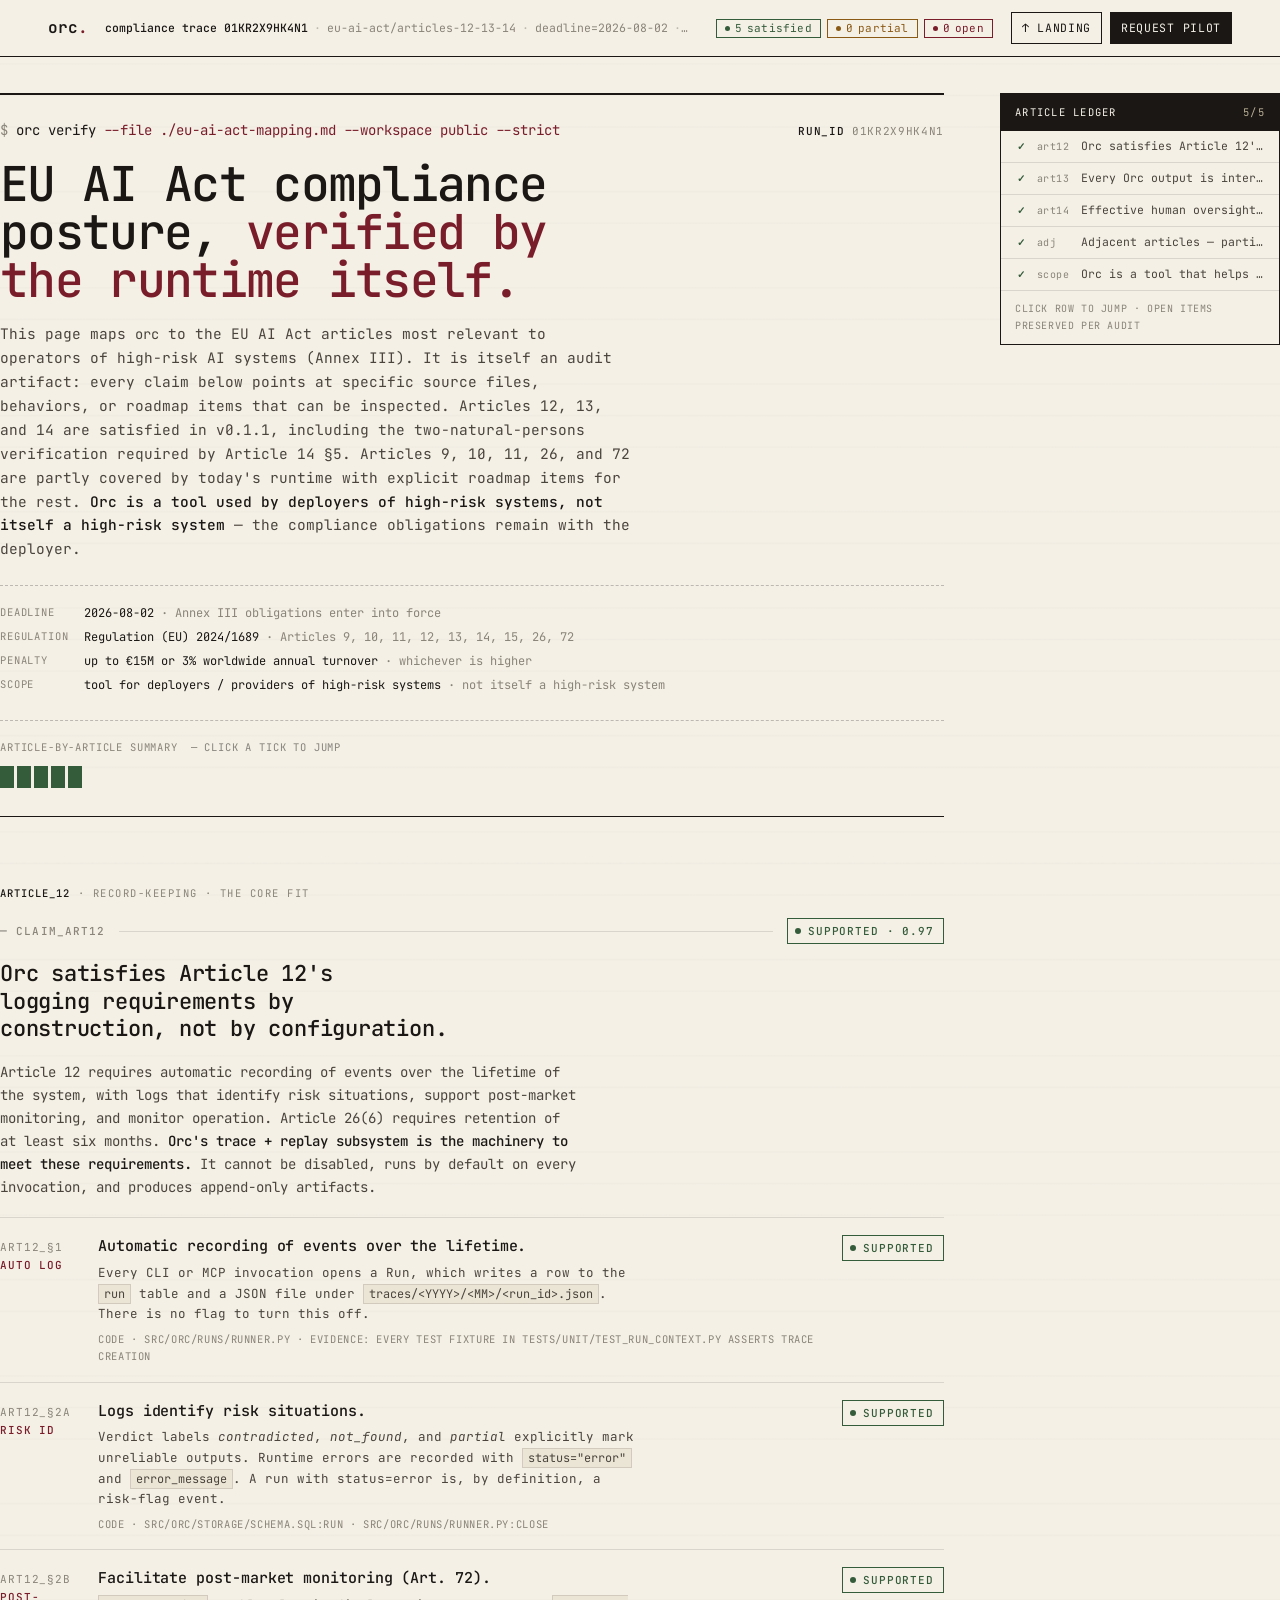
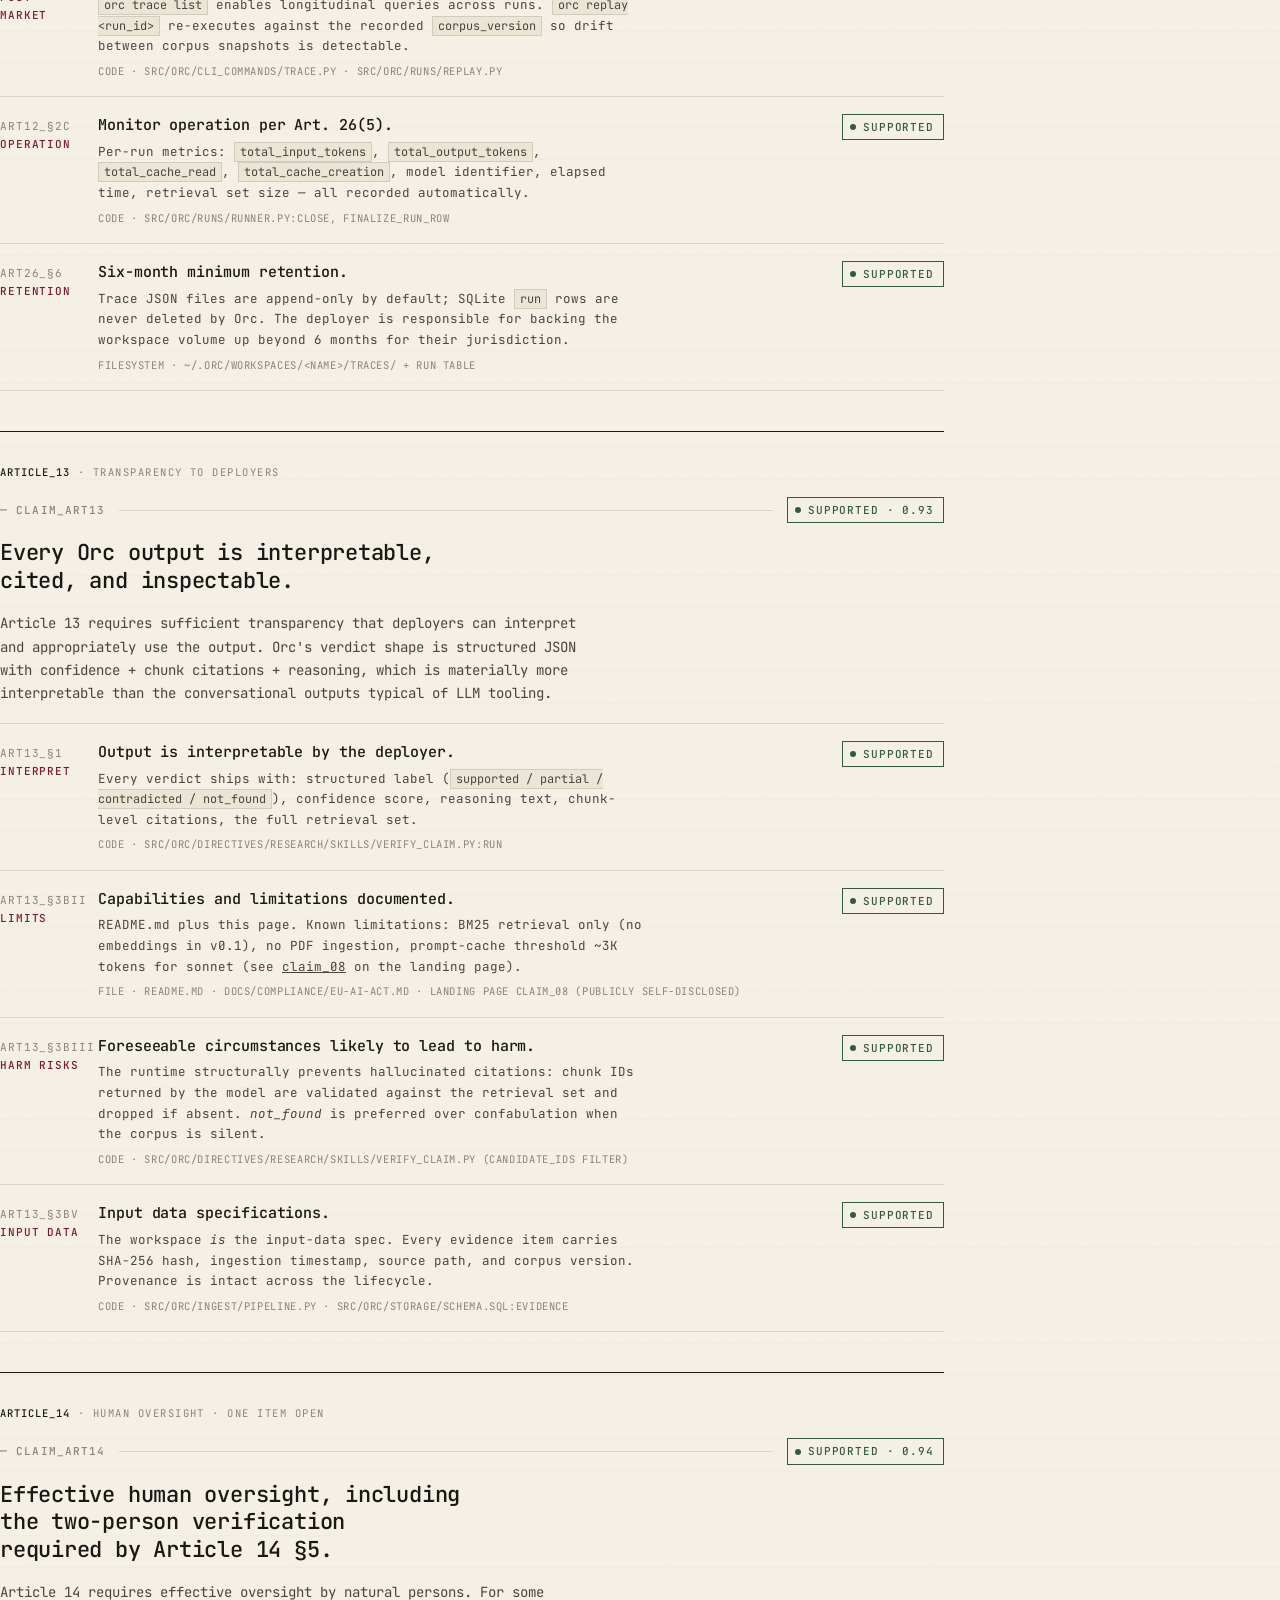
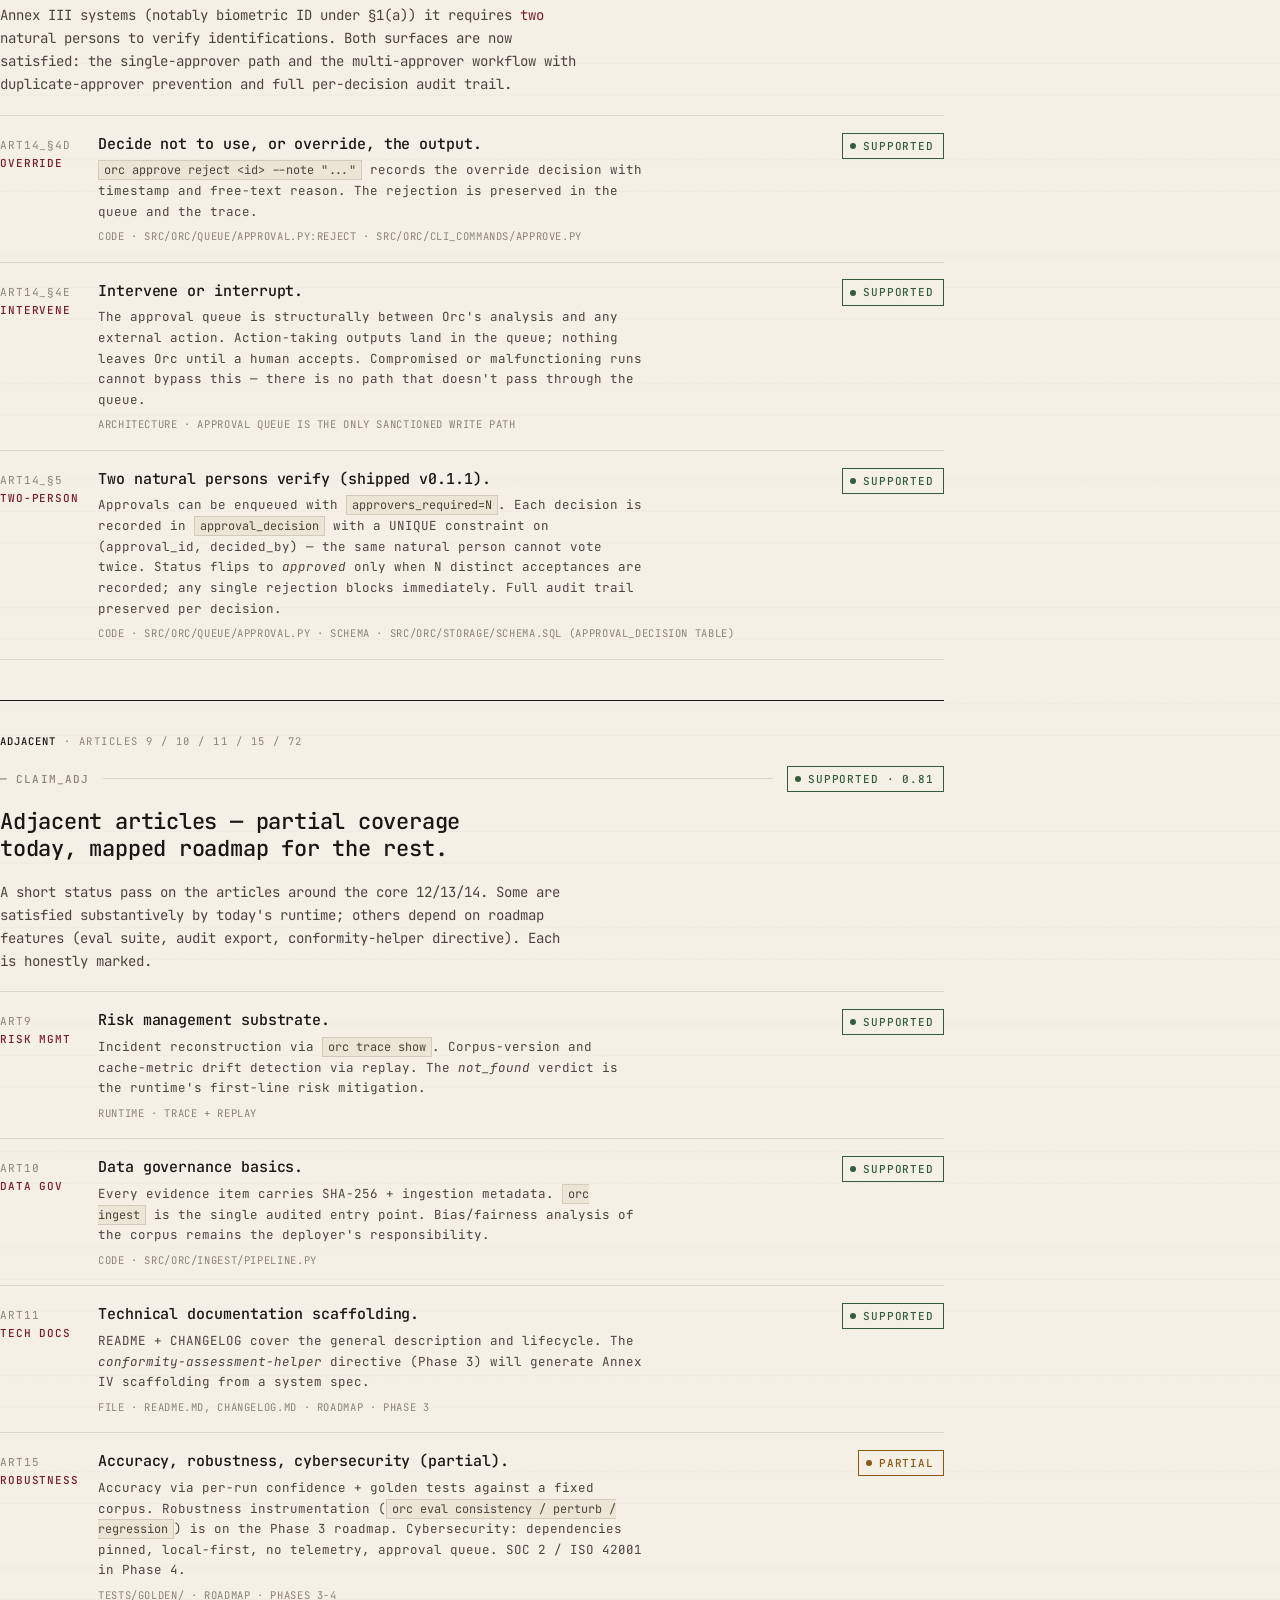
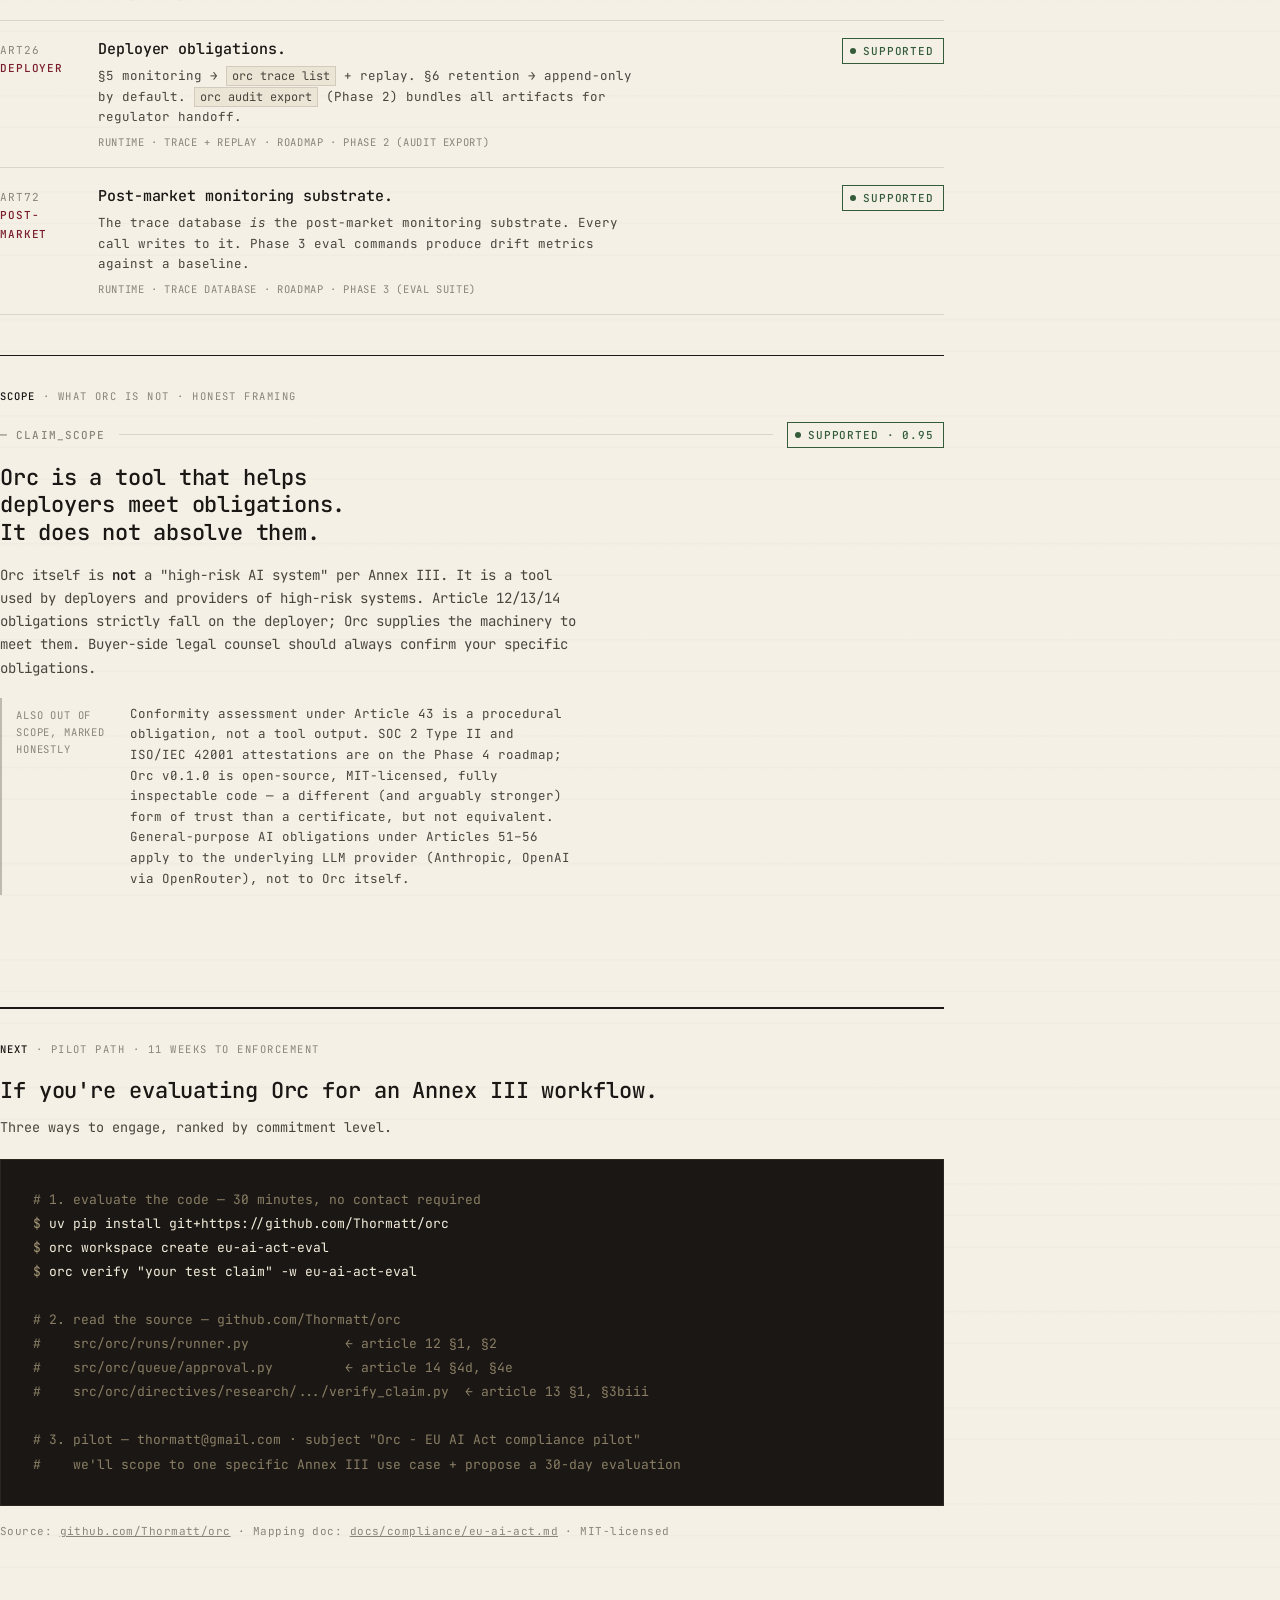
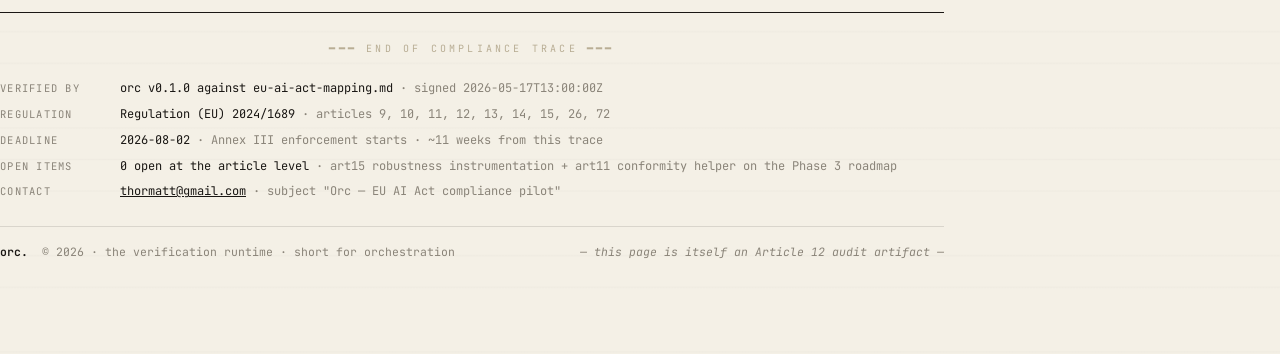
==== commit 59912601: "feat(approval): multi-approver workflow for EU AI Act Article 14 §5 Phase 2, task #23. Some Annex II" ====
--- a/site/compliance/index.html
+++ b/site/compliance/index.html
@@ -44,11 +44,13 @@
   </div>
   <h1>EU AI Act compliance posture, <span class="em">verified by the runtime itself.</span></h1>
   <p class="lede">
-    This page maps <code>orc v0.1.0</code> to the EU AI Act articles most relevant to operators of
-    high-risk AI systems (Annex III). It is itself an audit artifact: every claim below points at
-    specific source files, behaviors, or roadmap items that can be inspected. <strong>Article 14
-    has one open sub-item</strong> — the multi-approver workflow required by Article 14 §5 is planned
-    for Phase 2 and is not yet shipped. The page is honest about what it isn't.
+    This page maps <code>orc</code> to the EU AI Act articles most relevant to operators of high-risk
+    AI systems (Annex III). It is itself an audit artifact: every claim below points at specific
+    source files, behaviors, or roadmap items that can be inspected. Articles 12, 13, and 14 are
+    satisfied in v0.1.1, including the two-natural-persons verification required by Article 14 §5.
+    Articles 9, 10, 11, 26, and 72 are partly covered by today's runtime with explicit roadmap items
+    for the rest. <strong>Orc is a tool used by deployers of high-risk systems, not itself a
+    high-risk system</strong> — the compliance obligations remain with the deployer.
   </p>
 
   <dl class="thead-meta">
@@ -202,18 +204,18 @@
 <div class="section">
 <div class="section-title"><b>article_14</b> · human oversight · one item open</div>
 
-<article class="claim" id="claim-art14" data-claim="art14" data-verdict="warn" data-score="0.80">
+<article class="claim" id="claim-art14" data-claim="art14" data-verdict="ok" data-score="0.94">
   <header class="claim-head">
     <span class="claim-id">claim_art14</span>
     <span class="claim-rule"></span>
     <span class="verdict pending"><span class="vt">verifying</span></span>
   </header>
-  <h2 class="claim-title">Single-approver human oversight is shipped. Multi-approver for Article 14 §5 is open.</h2>
+  <h2 class="claim-title">Effective human oversight, including the two-person verification required by Article 14 §5.</h2>
   <p class="claim-body">
     Article 14 requires effective oversight by natural persons. For some Annex III systems (notably
     biometric ID under §1(a)) it requires <em>two</em> natural persons to verify identifications.
-    The single-approver case is satisfied today by the approval queue. The two-approver workflow is
-    on the Phase 2 roadmap and is honestly marked <em>open</em> below.
+    Both surfaces are now satisfied: the single-approver path and the multi-approver workflow with
+    duplicate-approver prevention and full per-decision audit trail.
   </p>
 
   <div class="subclaim-list">
@@ -237,12 +239,12 @@
       <span class="verdict pending"><span class="vt">verifying</span></span>
     </div>
 
-    <div class="subclaim" data-sub="bad">
+    <div class="subclaim" data-sub="ok">
       <div class="sid">art14_§5<br><b>two-person</b></div>
       <div class="sbody">
-        <div class="stitle">Two natural persons verify (open · Phase 2).</div>
-        <div class="sdesc"><strong>Not yet shipped.</strong> Article 14 §5 requires that for some Annex III systems, no action is taken unless verified by two natural persons. The approval table currently accepts one decision. Phase 2 adds an <code>approvers_required</code> field plus a per-approver decision log. Tracked at github.com/Thormatt/orc.</div>
-        <div class="scite">roadmap · Phase 2 · task #23 in the public tracker</div>
+        <div class="stitle">Two natural persons verify (shipped v0.1.1).</div>
+        <div class="sdesc">Approvals can be enqueued with <code>approvers_required=N</code>. Each decision is recorded in <code>approval_decision</code> with a UNIQUE constraint on (approval_id, decided_by) — the same natural person cannot vote twice. Status flips to <em>approved</em> only when N distinct acceptances are recorded; any single rejection blocks immediately. Full audit trail preserved per decision.</div>
+        <div class="scite">code · src/orc/queue/approval.py · schema · src/orc/storage/schema.sql (approval_decision table)</div>
       </div>
       <span class="verdict pending"><span class="vt">verifying</span></span>
     </div>
@@ -390,7 +392,7 @@
     <dt>verified by</dt> <dd>orc v0.1.0 against eu-ai-act-mapping.md <span class="dim">· signed 2026-05-17T13:00:00Z</span></dd>
     <dt>regulation</dt>  <dd>Regulation (EU) 2024/1689 <span class="dim">· articles 9, 10, 11, 12, 13, 14, 15, 26, 72</span></dd>
     <dt>deadline</dt>    <dd>2026-08-02 <span class="dim">· Annex III enforcement starts · ~11 weeks from this trace</span></dd>
-    <dt>open items</dt>  <dd>1 partial (art14 §5 two-approver) <span class="dim">· tracked at github.com/Thormatt/orc</span></dd>
+    <dt>open items</dt>  <dd>0 open at the article level <span class="dim">· art15 robustness instrumentation + art11 conformity helper on the Phase 3 roadmap</span></dd>
     <dt>contact</dt>     <dd><a href="mailto:thormatt@gmail.com?subject=Orc%20-%20EU%20AI%20Act%20compliance%20pilot">thormatt@gmail.com</a> <span class="dim">· subject "Orc — EU AI Act compliance pilot"</span></dd>
   </dl>
   <div class="tfoot-mark">
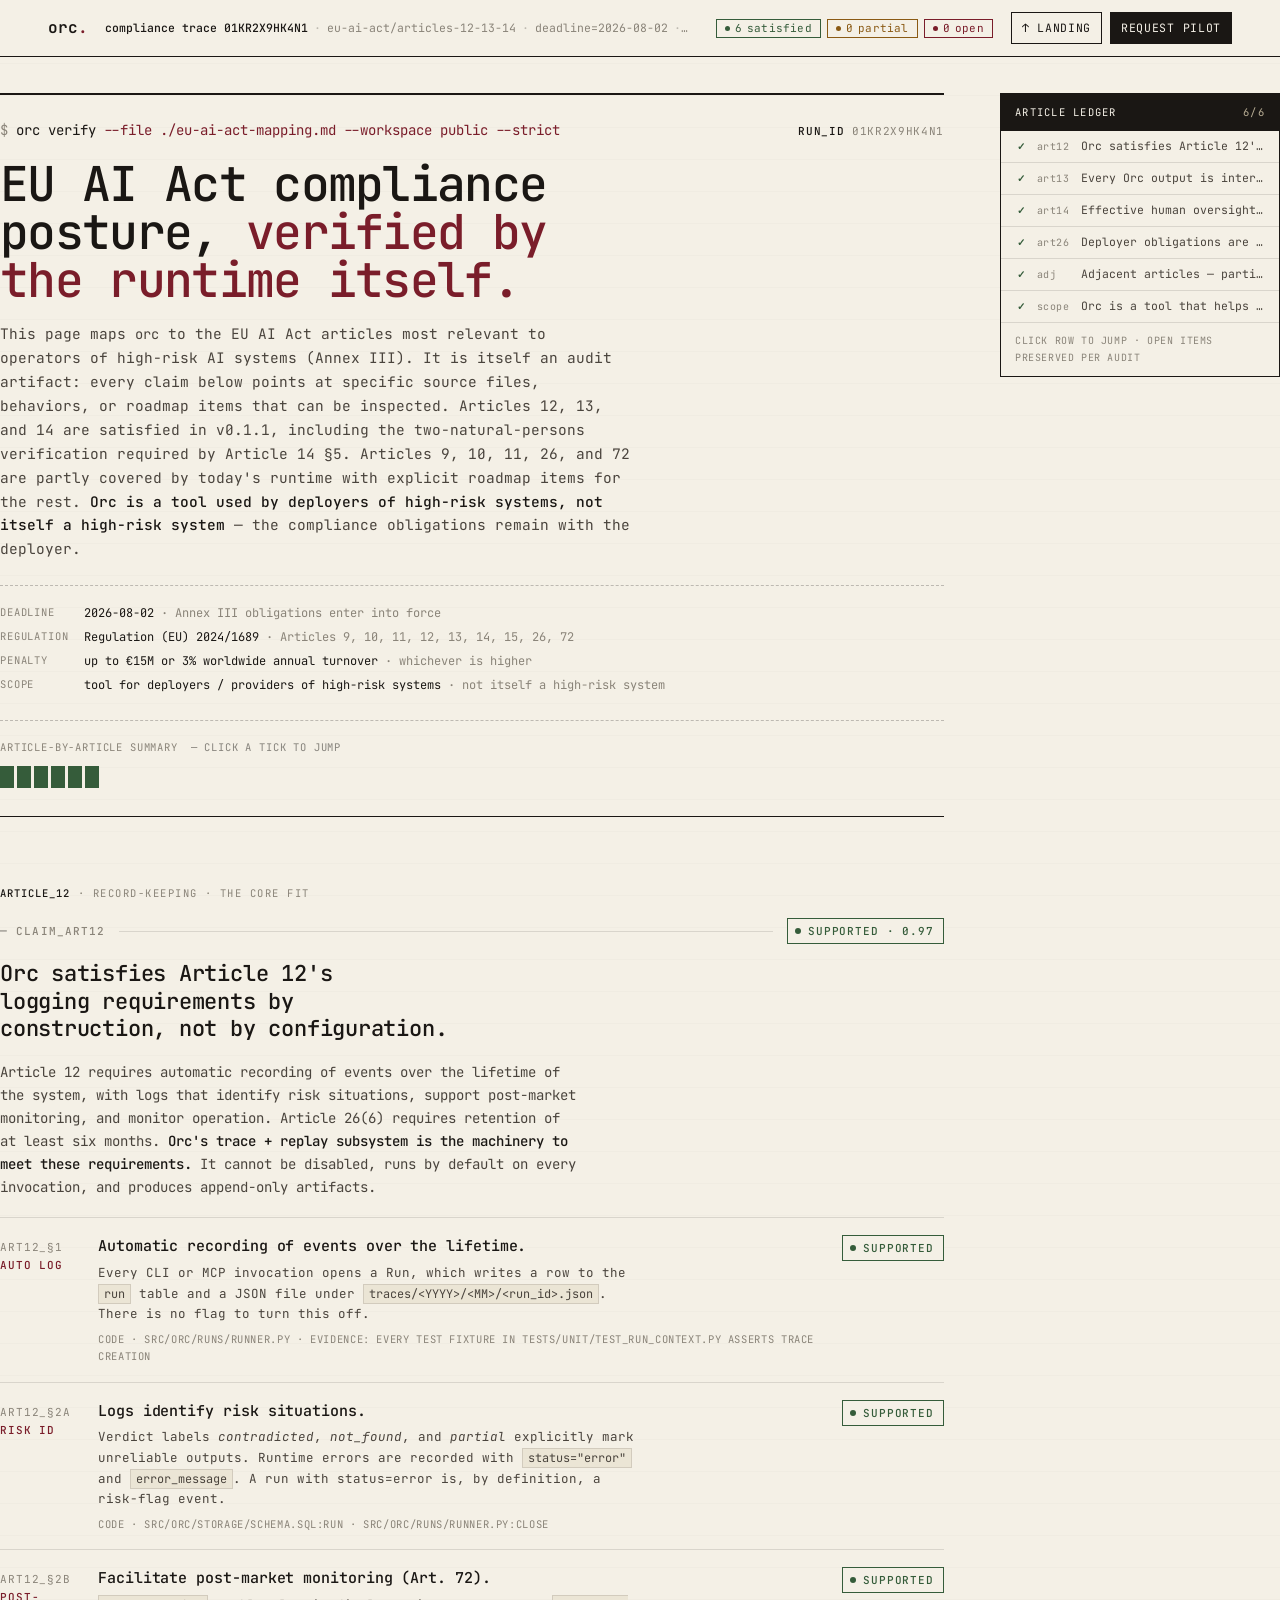
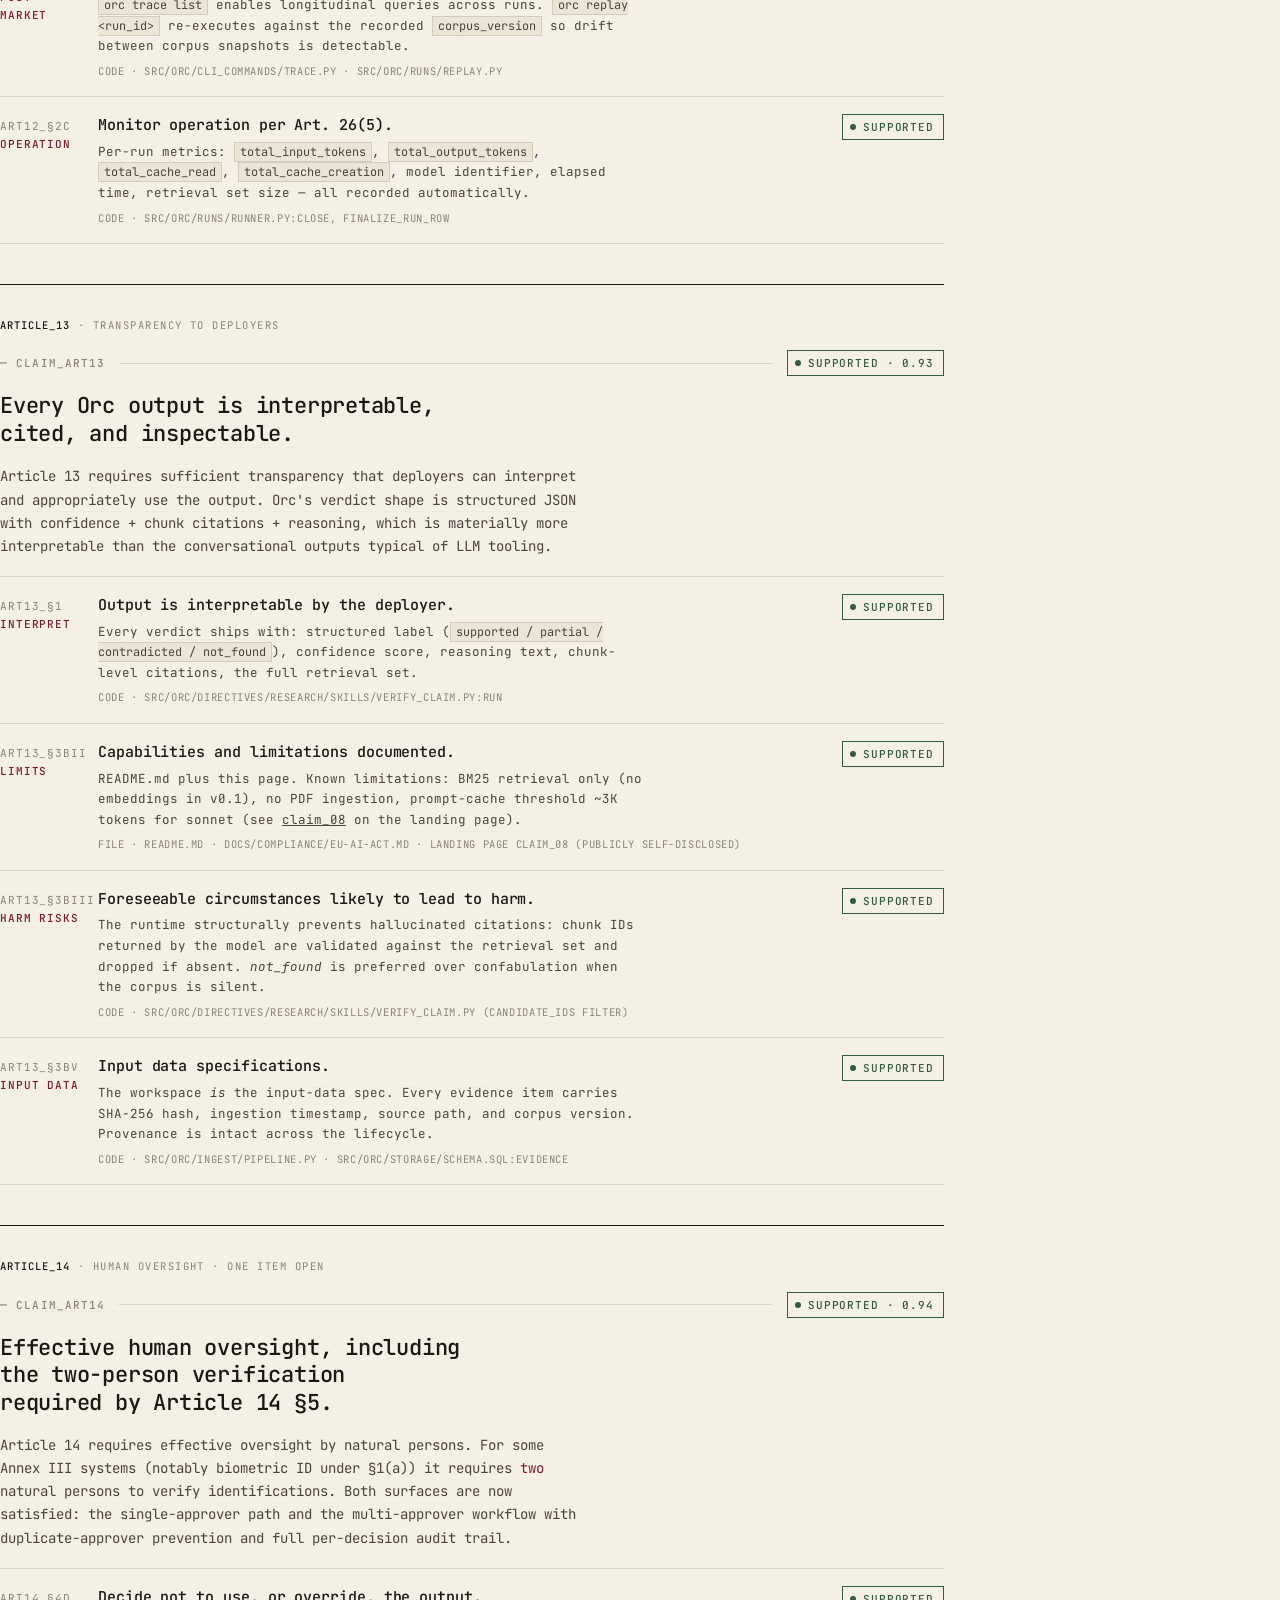
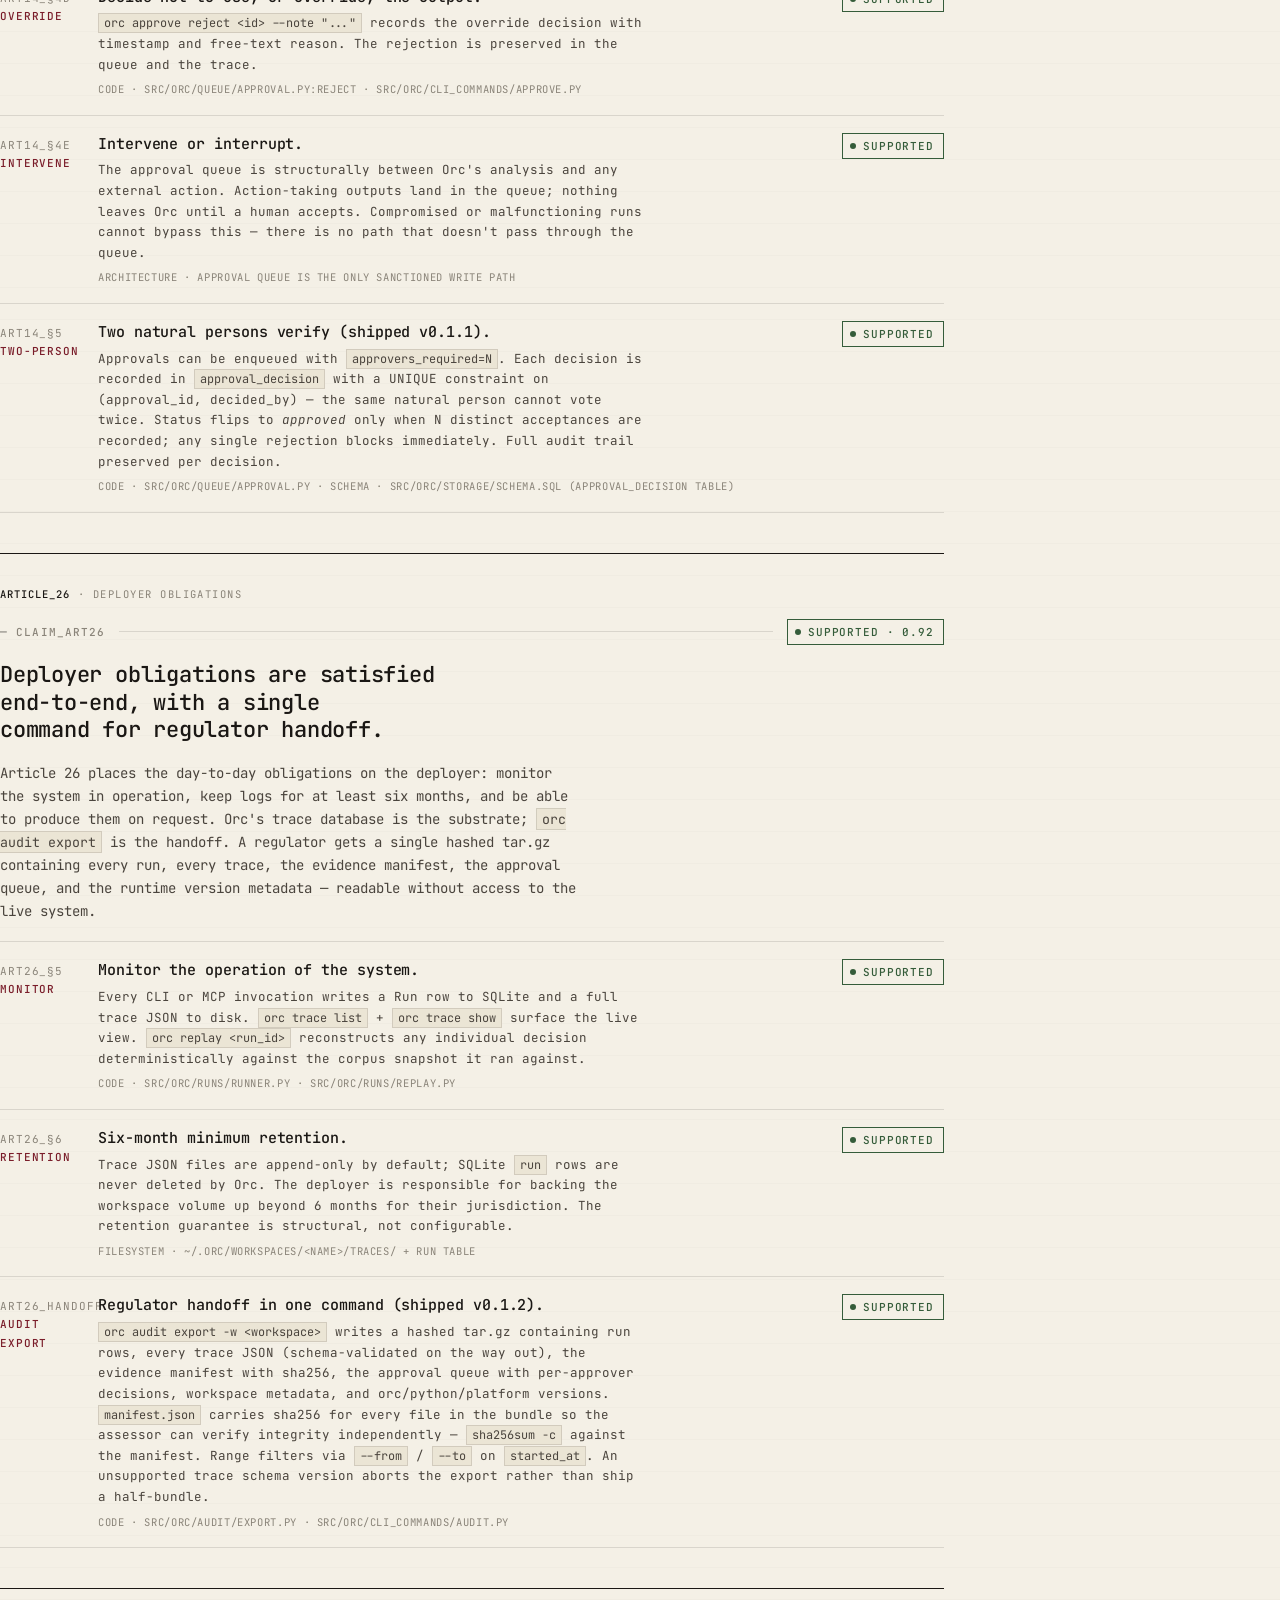
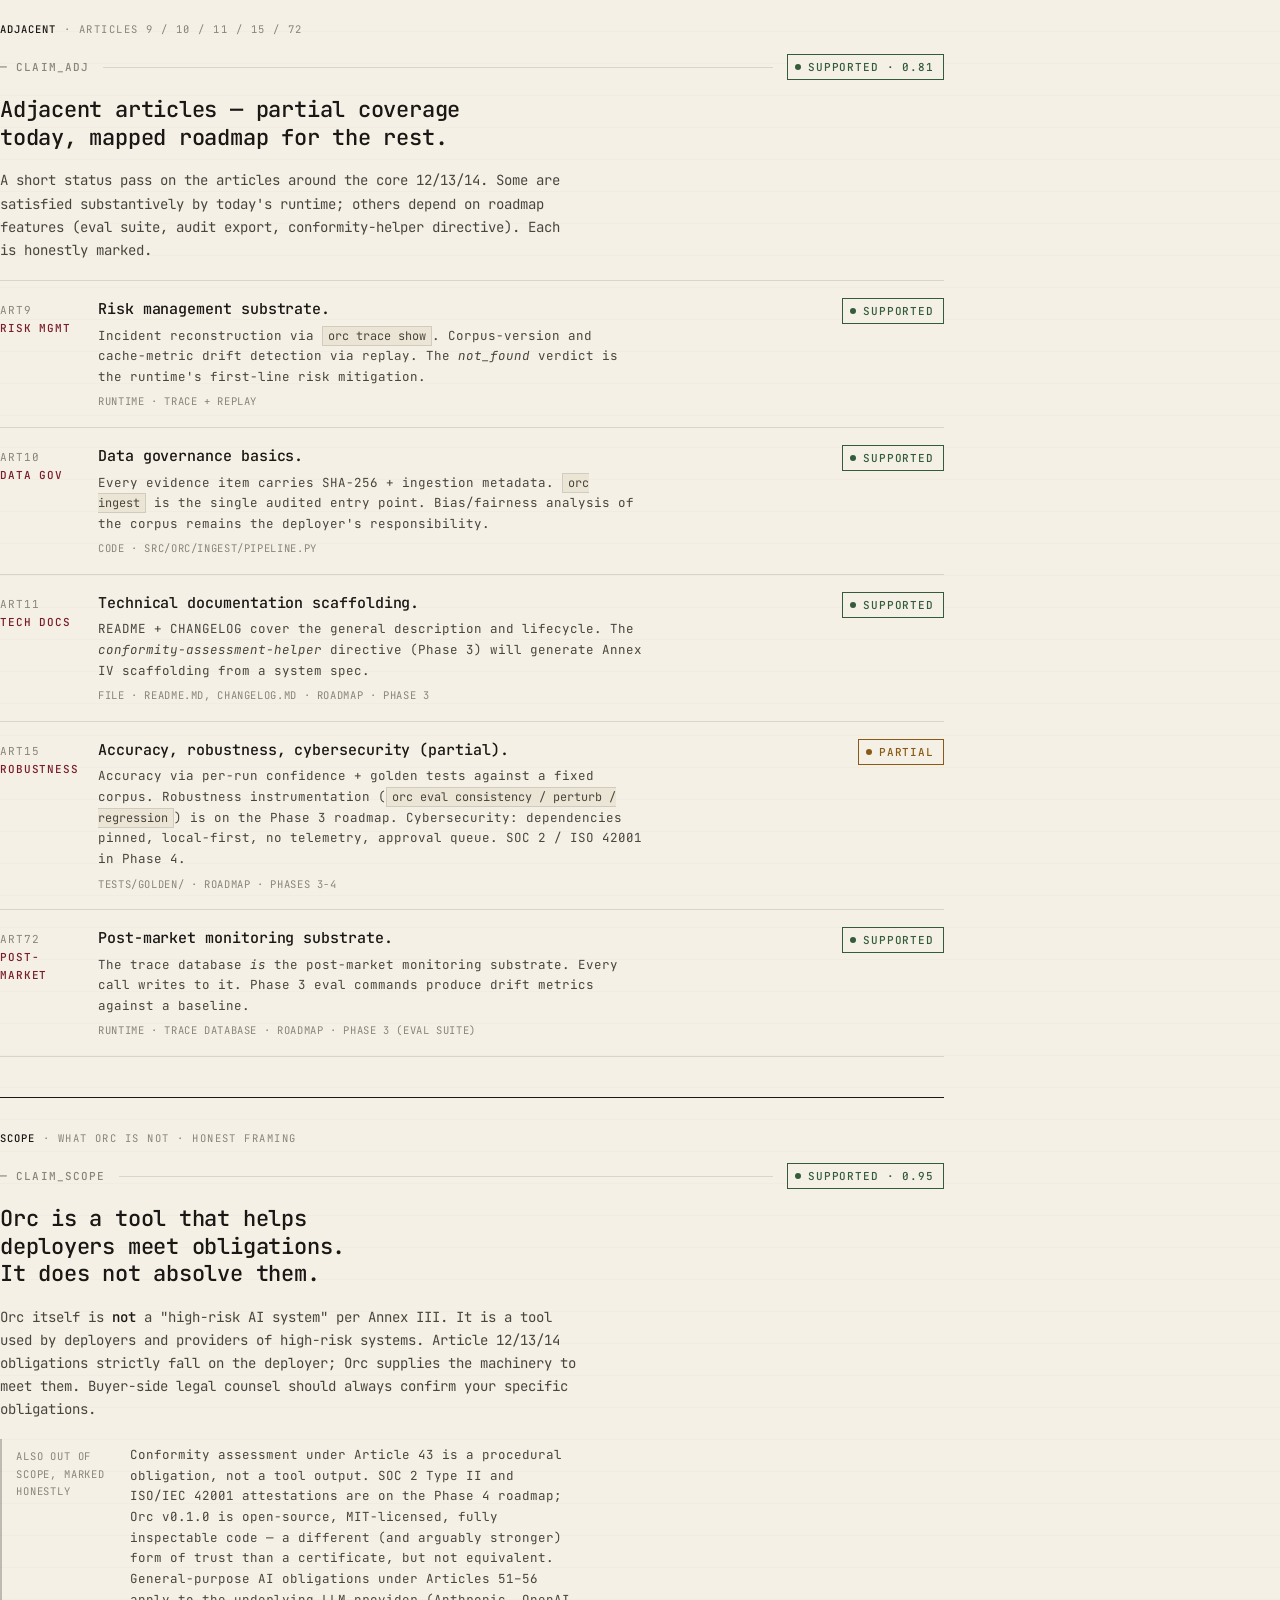
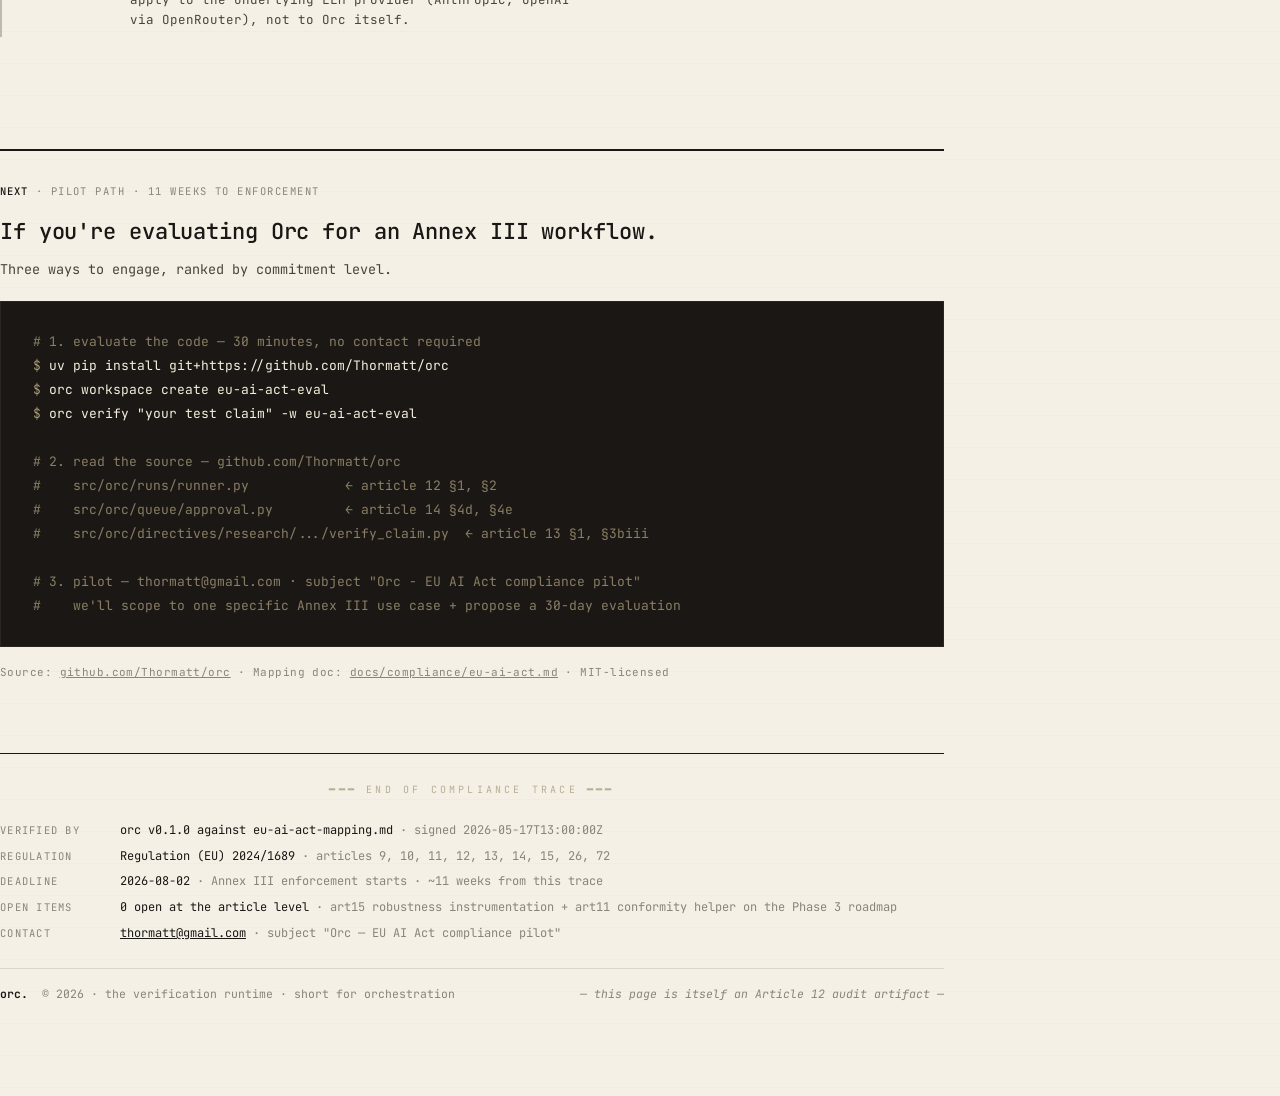
==== commit 221a67ab: "docs(compliance): promote Article 26 to its own claim card Article 26 deployer obligations are now s" ====
--- a/site/compliance/index.html
+++ b/site/compliance/index.html
@@ -126,15 +126,6 @@
       <span class="verdict pending"><span class="vt">verifying</span></span>
     </div>
 
-    <div class="subclaim" data-sub="ok">
-      <div class="sid">art26_§6<br><b>retention</b></div>
-      <div class="sbody">
-        <div class="stitle">Six-month minimum retention.</div>
-        <div class="sdesc">Trace JSON files are append-only by default; SQLite <code>run</code> rows are never deleted by Orc. The deployer is responsible for backing the workspace volume up beyond 6 months for their jurisdiction.</div>
-        <div class="scite">filesystem · ~/.orc/workspaces/&lt;name&gt;/traces/ + run table</div>
-      </div>
-      <span class="verdict pending"><span class="vt">verifying</span></span>
-    </div>
   </div>
 </article>
 </div>
@@ -252,6 +243,60 @@
 </article>
 </div>
 
+<!-- ═══ Article 26 ═════════════════════════════════════════ -->
+<div class="section">
+<div class="section-title"><b>article_26</b> · deployer obligations</div>
+
+<article class="claim" id="claim-art26" data-claim="art26" data-verdict="ok" data-score="0.92">
+  <header class="claim-head">
+    <span class="claim-id">claim_art26</span>
+    <span class="claim-rule"></span>
+    <span class="verdict pending"><span class="vt">verifying</span></span>
+  </header>
+  <h2 class="claim-title">Deployer obligations are satisfied end-to-end, with a single command for regulator handoff.</h2>
+  <p class="claim-body">
+    Article 26 places the day-to-day obligations on the deployer: monitor the
+    system in operation, keep logs for at least six months, and be able to
+    produce them on request. Orc's trace database is the substrate; <code>orc audit export</code>
+    is the handoff. A regulator gets a single hashed tar.gz containing every
+    run, every trace, the evidence manifest, the approval queue, and the
+    runtime version metadata — readable without access to the live system.
+  </p>
+
+  <div class="subclaim-list">
+    <div class="subclaim" data-sub="ok">
+      <div class="sid">art26_§5<br><b>monitor</b></div>
+      <div class="sbody">
+        <div class="stitle">Monitor the operation of the system.</div>
+        <div class="sdesc">Every CLI or MCP invocation writes a Run row to SQLite and a full trace JSON to disk. <code>orc trace list</code> + <code>orc trace show</code> surface the live view. <code>orc replay &lt;run_id&gt;</code> reconstructs any individual decision deterministically against the corpus snapshot it ran against.</div>
+        <div class="scite">code · src/orc/runs/runner.py · src/orc/runs/replay.py</div>
+      </div>
+      <span class="verdict pending"><span class="vt">verifying</span></span>
+    </div>
+
+    <div class="subclaim" data-sub="ok">
+      <div class="sid">art26_§6<br><b>retention</b></div>
+      <div class="sbody">
+        <div class="stitle">Six-month minimum retention.</div>
+        <div class="sdesc">Trace JSON files are append-only by default; SQLite <code>run</code> rows are never deleted by Orc. The deployer is responsible for backing the workspace volume up beyond 6 months for their jurisdiction. The retention guarantee is structural, not configurable.</div>
+        <div class="scite">filesystem · ~/.orc/workspaces/&lt;name&gt;/traces/ + run table</div>
+      </div>
+      <span class="verdict pending"><span class="vt">verifying</span></span>
+    </div>
+
+    <div class="subclaim" data-sub="ok">
+      <div class="sid">art26_handoff<br><b>audit export</b></div>
+      <div class="sbody">
+        <div class="stitle">Regulator handoff in one command (shipped v0.1.2).</div>
+        <div class="sdesc"><code>orc audit export -w &lt;workspace&gt;</code> writes a hashed tar.gz containing run rows, every trace JSON (schema-validated on the way out), the evidence manifest with sha256, the approval queue with per-approver decisions, workspace metadata, and orc/python/platform versions. <code>manifest.json</code> carries sha256 for every file in the bundle so the assessor can verify integrity independently — <code>sha256sum -c</code> against the manifest. Range filters via <code>--from</code> / <code>--to</code> on <code>started_at</code>. An unsupported trace schema version aborts the export rather than ship a half-bundle.</div>
+        <div class="scite">code · src/orc/audit/export.py · src/orc/cli_commands/audit.py</div>
+      </div>
+      <span class="verdict pending"><span class="vt">verifying</span></span>
+    </div>
+  </div>
+</article>
+</div>
+
 <!-- ═══ Articles 9, 10, 11, 15, 72 — adjacent ═══════════════ -->
 <div class="section">
 <div class="section-title"><b>adjacent</b> · articles 9 / 10 / 11 / 15 / 72</div>
@@ -307,16 +352,6 @@
         <div class="stitle">Accuracy, robustness, cybersecurity (partial).</div>
         <div class="sdesc">Accuracy via per-run confidence + golden tests against a fixed corpus. Robustness instrumentation (<code>orc eval consistency / perturb / regression</code>) is on the Phase 3 roadmap. Cybersecurity: dependencies pinned, local-first, no telemetry, approval queue. SOC 2 / ISO 42001 in Phase 4.</div>
         <div class="scite">tests/golden/ · roadmap · Phases 3-4</div>
-      </div>
-      <span class="verdict pending"><span class="vt">verifying</span></span>
-    </div>
-
-    <div class="subclaim" data-sub="ok">
-      <div class="sid">art26<br><b>deployer</b></div>
-      <div class="sbody">
-        <div class="stitle">Deployer obligations.</div>
-        <div class="sdesc">§5 monitoring → <code>orc trace list</code> + replay. §6 retention → append-only by default. <code>orc audit export</code> (Phase 2) bundles all artifacts for regulator handoff.</div>
-        <div class="scite">runtime · trace + replay · roadmap · Phase 2 (audit export)</div>
       </div>
       <span class="verdict pending"><span class="vt">verifying</span></span>
     </div>
